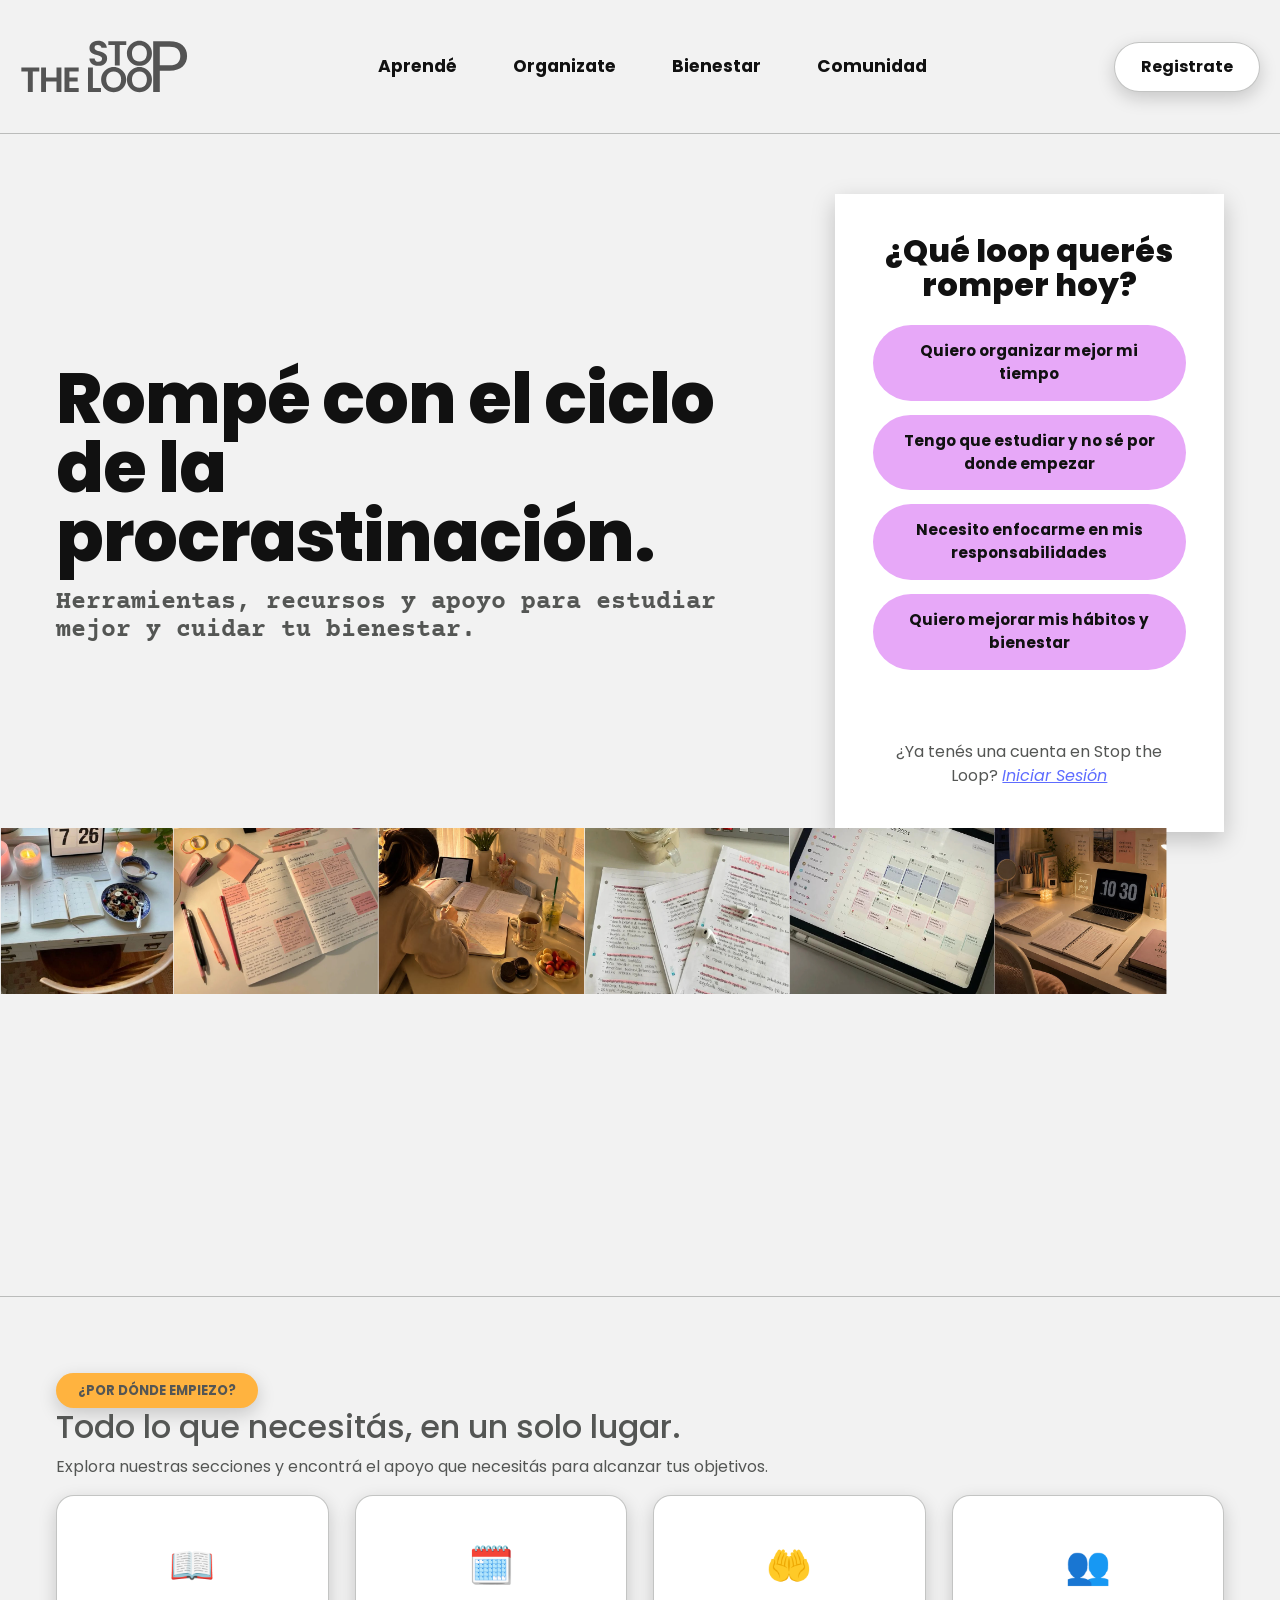
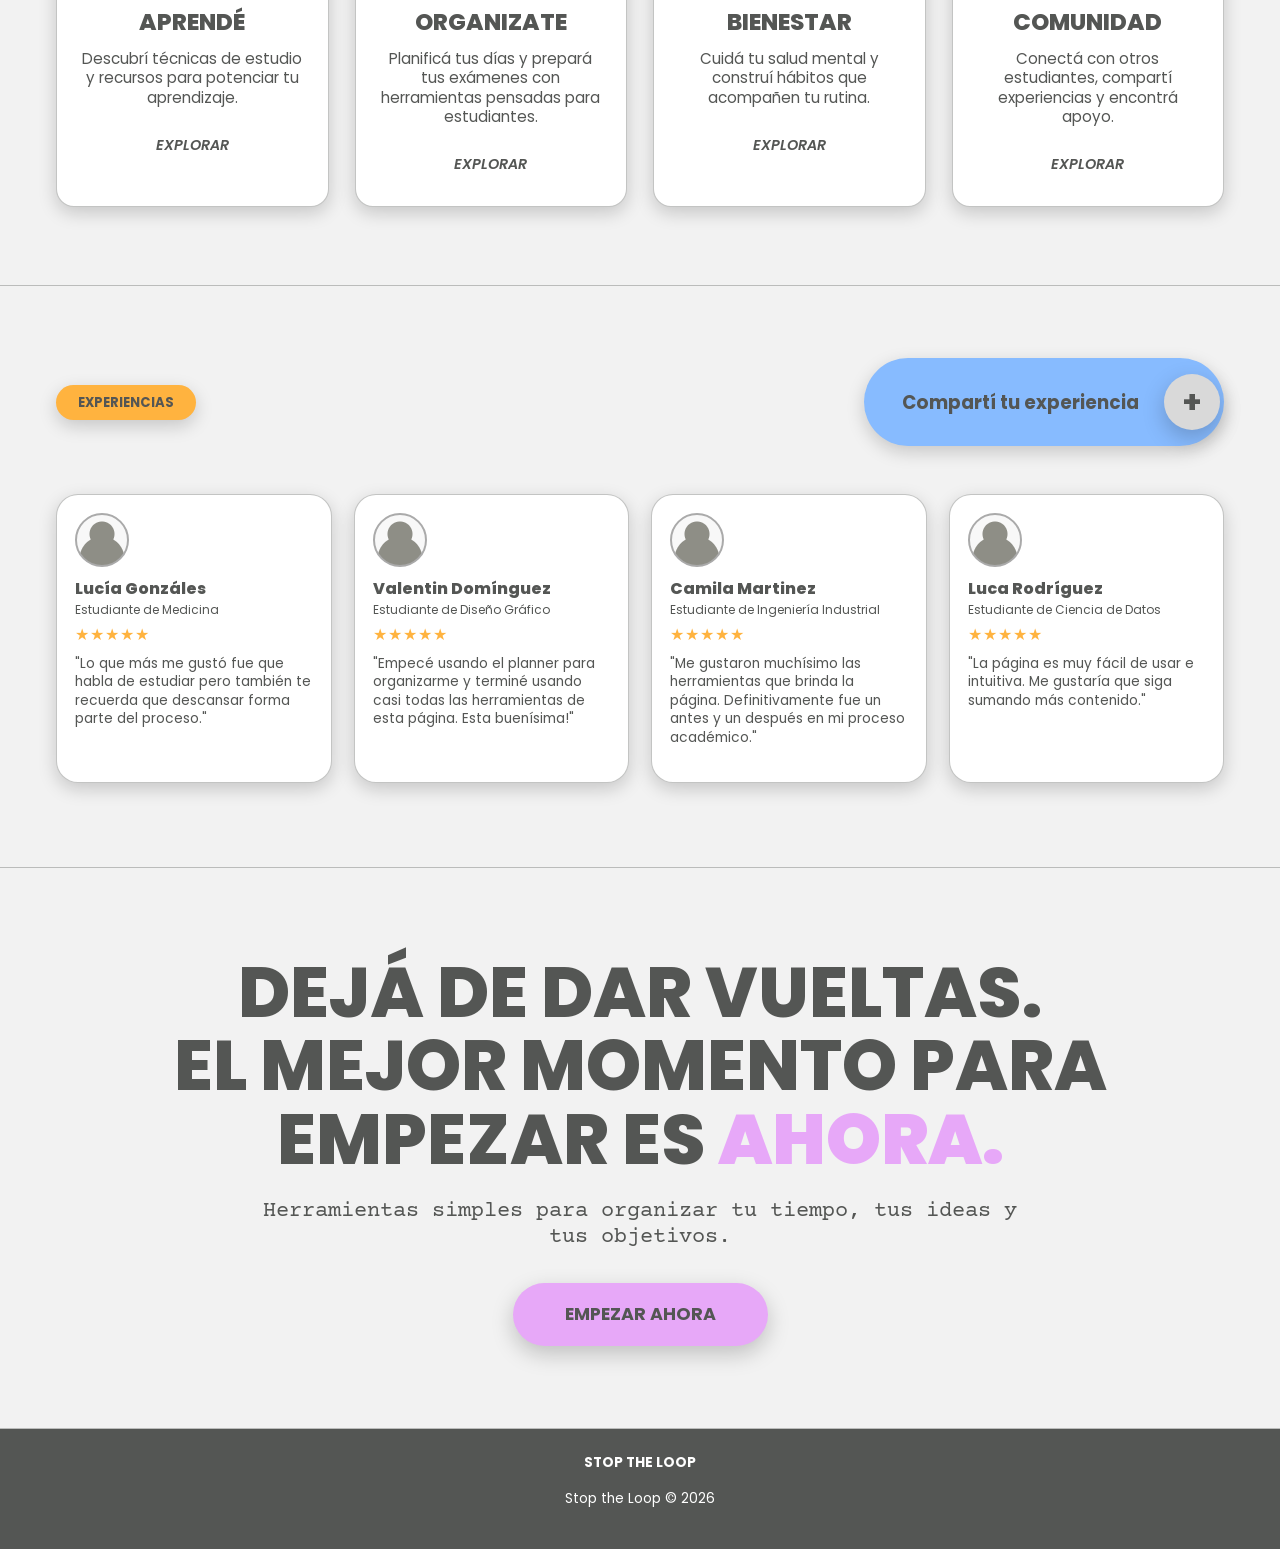
==== stoptheloop/stoptheloop.html @ 53653fc8 "Cambie la foto del carousel" ====
<!DOCTYPE html>
<html lang="es">
<head>
  <meta charset="UTF-8">
  <meta name="viewport" content="width=device-width, initial-scale=1.0">
  <title>Rompé con el ciclo de la procrastinación.</title>
  <link href="https://cdn.jsdelivr.net/npm/bootstrap@5.3.3/dist/css/bootstrap.min.css" rel="stylesheet">
  <link rel="stylesheet" href="stoptheloop.css">
</head>
<body>

  <header class="site-header" id="inicio">
    <nav class="navbar">
      <a class="logo" href="#inicio" aria-label="Ir al inicio">
        <img src="stoptheloop.svg" alt="Logo de Stop the Loop">
      </a>
      
      <!--Menú Principal-->
      <ul class="nav-links">
        <li><a href="menu/aprende/aprende.html">Aprendé</a></li>
        <li><a href="menu/organizate/organizate.html">Organizate</a></li>
        <li><a href="menu/bienestar/bienestar.html">Bienestar</a></li>
        <li><a href="menu/comunidad/comunidad.html">Comunidad</a></li>
      </ul>
      <a href="menu/registro/registro.html" class="btn btn-nav">Registrate</a>
    </nav>
  </header>

  <main>
    <!--Sección Principal-->
     <section class="seccion-principal seccion-con-borde">
        <div class="contenido-principal">
          
          <div class="texto-principal">
            <div class="fondo-loop" aria-hidden="true"></div>
            <h1>Rompé con el ciclo de la procrastinación.</h1>
            <p>Herramientas, recursos y apoyo para estudiar mejor y cuidar tu bienestar.</p>
          </div>

        <aside class="tarjeta-principal">
          <h2>¿Qué loop querés romper hoy?</h2>
          <button class="loop-option" data-message="Buenísimo. Empecemos por armar una planificación simple para tu semana.">Quiero organizar mejor mi tiempo</button>
          <button class="loop-option" data-message="Esta bien, no te preocupes. Te conviene empezar por el planificador de exámenes.">Tengo que estudiar y no sé por donde empezar</button>
          <button class="loop-option" data-message="Para trabajar tu concentración podés usar técnicas cortas y bloques de estudio.">Necesito enfocarme en mis responsabilidades</button>
          <button class="loop-option" data-message="La sección de bienestar te puede ayudar a sostener hábitos.">Quiero mejorar mis hábitos y bienestar</button>
          <p id="loop-message" class="loop-message"></p>
          <p class="login-text">
            ¿Ya tenés una cuenta en Stop the Loop?
            <a href="#registro">Iniciar Sesión</a>
          </p>
        </aside>
        <img src="carousel.svg" alt="collage de escritorios de estudio" class="imagen-hero">
        </div>

      </section>

    <!--Sección de categorias-->
    <section class="seccion-categorias seccion-con-borde">
      <span class="etiqueta">¿POR DÓNDE EMPIEZO?</span>
      <div class="section-heading">
        <div>
          <h2>Todo lo que necesitás, en un solo lugar.</h2>
          <p>Explora nuestras secciones y encontrá el apoyo que necesitás para alcanzar tus objetivos.</p>
        </div>
        <div class="fondo-loop chico" aria-hidden="true"></div>
      </div>
      <div class="category-grid">
        <article class="category-card" id="aprende">
          <div class="icon">📖</div>
          <h3>APRENDÉ</h3>
          <p>Descubrí técnicas de estudio y recursos para potenciar tu aprendizaje.</p>
          <a href="#tips">EXPLORAR</a>
        </article>
        <article class="category-card" id="organizate">
          <div class="icon">🗓️</div>
          <h3>ORGANIZATE</h3>
          <p>Planificá tus días y prepará tus exámenes con herramientas pensadas para estudiantes.</p>
          <a href="#tips">EXPLORAR</a>
        </article>
        <article class="category-card" id="bienestar">
          <div class="icon">🤲</div>
          <h3>BIENESTAR</h3>
          <p>Cuidá tu salud mental y construí hábitos que acompañen tu rutina.</p>
          <a href="menu/bienestar/bienestar.html">EXPLORAR</a>
        </article>
        <article class="category-card" id="comunidad">
          <div class="icon">👥</div>
          <h3>COMUNIDAD</h3>
          <p>Conectá con otros estudiantes, compartí experiencias y encontrá apoyo.</p>
          <a href="#tips">EXPLORAR</a>
        </article>

      </div>
    </section>

    <!--Sección de Experiencias-->
    <section class="seccion-experiencias seccion-con-borde">
    <div class="section-top">
      <span class="etiqueta">EXPERIENCIAS</span>
      <a href="#compartir" class="boton-compartir">
        Compartí tu experiencia
        <span>+</span>
      </a>
    </div>
    <div class="grilla-resenas">
      <article class="tarjeta-resena">
        <div class="avatar"></div>
        <div>
          <h3>Lucía Gonzáles</h3>
          <p class="rol">Estudiante de Medicina</p>
          <p class="estrellas">★★★★★</p>
          <p>"Lo que más me gustó fue que habla de estudiar pero también te recuerda que descansar forma parte del proceso."</p>
        </div>
      </article>

      <article class="tarjeta-resena">
        <div class="avatar"></div>
        <div>
          <h3>Valentin Domínguez</h3>
          <p class="rol">Estudiante de Diseño Gráfico</p>
          <p class="estrellas">★★★★★</p>
          <p>"Empecé usando el planner para organizarme y terminé usando casi todas las herramientas de esta página. Esta buenísima!"</p>
        </div>
      </article>
      <article class="tarjeta-resena">
        <div class="avatar"></div>
        <div>
          <h3>Camila Martinez</h3>
          <p class="rol">Estudiante de Ingeniería Industrial</p>
          <p class="estrellas">★★★★★</p>
          <p>"Me gustaron muchísimo las herramientas que brinda la página. Definitivamente fue un antes y un después en mi proceso académico."</p>
        </div>
      </article>
      <article class="tarjeta-resena">
        <div class="avatar"></div>
        <div>
          <h3>Luca Rodríguez</h3>
          <p class="rol">Estudiante de Ciencia de Datos</p>
          <p class="estrellas">★★★★★</p>
          <p>"La página es muy fácil de usar e intuitiva. Me gustaría que siga sumando más contenido."</p>
        </div>
      </article>

    </div>
    </section>

    <!--Sección Final-->
    <section class="seccion-final" id="registro">
      <h2>
        DEJÁ DE DAR VUELTAS.
        <br>
        EL MEJOR MOMENTO PARA EMPEZAR ES <strong>AHORA.</strong>
      </h2>
      <p>Herramientas simples para organizar tu tiempo, tus ideas y tus objetivos.</p>
      <a href="#organizate" class="btn btn-large">EMPEZAR AHORA</a>
    </section>
  </main>

  <footer class="footer">
    <div class="footer-grid">
      <a class="logo footer-logo" href="#inicio">
        <span><strong>STOP THE LOOP</strong> </span>
      </a>
    </div>
    <p>Stop the Loop © 2026</p>
  </footer>

  <script src="https://cdn.jsdelivr.net/npm/bootstrap@5.3.3/dist/js/bootstrap.bundle.min.js"></script>
  <script src="stoptheloop.js"></script>
</body>
</html>
---- stoptheloop/stoptheloop.css ----
/* =============================================
   Stop the Loop — styles.css
   Tipografías: Poppins + Courier Prime
   ============================================= */

@import url('https://fonts.googleapis.com/css2?family=Poppins:wght@400;600;700&family=Courier+Prime&display=swap');

/* ── VARIABLES (colores del moodboard) ──────── */
:root {
  --lila:    #E7A8F8;
  --azul:    #87BBFF;
  --amarillo:#FFB33F;
  --gris-claro: #D9D9D9;
  --gris-oscuro:#545654;
  --fondo:   #F2F2F2;
  --blanco:  #FFFFFF;
  --negro:  #111111;

  --sombra-suave: 0 6px 18px #0000002e;
   --sombra-fuerte: 0 8px 22px #00000035;
  --borde-suave: 1px solid #54565459;
}

/* ── RESET BÁSICO ───────────────────────────── */
* {
  margin: 0;
  padding: 0;
  box-sizing: border-box;
}

html {
  scroll-behavior: smooth;
}

body {
  font-family: 'Poppins', sans-serif;
  font-weight: 400;
  background-color: var(--fondo);
  color: var(--gris-oscuro);
}

a{
  color: inherit;
  text-decoration: none;
}

img {
  max-width: 100%;
  display:block;
}

button {
  font-family: inherit;
}

/* ── HEADER / NAVBAR (MENÚ PRINCIPAL) ─────────────────────────────────── */
.site-header {
  background-color: var(--fondo);
  border-bottom: var(--borde-suave);
  z-index: 100;
}

.navbar {
max-width: 1280px;
min-height: 82px;
margin: 0 auto;
padding: 12px 20px;

display: flex;
justify-content: space-between;
align-items: center;
gap: 32px;
}

.logo{
  display: flex;
  align-items: center;
}

.logo img{
  width: 170px;
  height: auto;
  opacity: 0.65;
}

.nav-links{
  list-style: none;
  display:flex;
  align-items: center;
  gap: 56px;

  margin: 0;
  padding: 0;

  font-size: 1.08rem;
  font-weight: 700;
  color: var(--negro);
}

.nav-links a {
  transition: color 0.2s ease;
}

.nav-links a:hover {
  color:#87BBFF
}

/*--- BOTONES GENERALES ------------------------ */ 
.btn {
  display: inline-flex;
  justify-content: center;
  align-items: center;

  border: none;
  cursor: pointer;

  font-family: 'Poppins', sans-serif;
  font-weight: 700;

  transition: transform 0.2s ease, box-shadow 0.2s ease;
}

.btn:hover,
.loop-option:hover,
.category-card:hover {
  transform: translateY(-3px);
}

.btn-nav {
  background-color: var(--blanco);
  color: var(--negro);
  border: var(--borde-suave);
  border-radius: 999px;
  padding: 12px 26px;
  box-shadow: var(--sombra-suave);
}

.btn-large {
  background-color: var(--lila);
  color: var(--gris-oscuro);
  border-radius: 999px;
  padding: 18px 52px;
  font-size: 1.1rem;
  box-shadow: var(--sombra-fuerte);
}

/* ── MAIN ───────────────────────────────────── */
main {
  width: 100%;
}

main section{
  padding-left: 56px;
  padding-right: 56px;
}

.seccion-con-borde {
  border-bottom: var(--borde-suave);
}

/*--- ETIQUETAS --------------------------------*/
.etiqueta {
  display: inline-block;
  background-color: var(--amarillo);
  color: var(--gris-oscuro);
  border-radius: 999px;
  font-weight: 700;
  box-shadow: var(--sombra-suave)
}

.etiqueta {
  padding: 8px 22px;
  font-size: 0.82rem;
}

/*--- SECCIÓN DEL HERO --------------------------*/
.seccion-principal.seccion-con-borde {
  position: relative;
  padding-top: 60px;
  padding-bottom: 48px;
  overflow: hidden;
}

.contenido-principal {
  max-width: relative;
  margin: 0 auto;

  display: grid;
  grid-template-columns: 1.3fr 0.7fr;
  align-items: center;
  gap: 56px;
}

.texto-principal {
  position: relative;
  z-index: 1;
}

.texto-principal h1 {
  max-width: 760px;
  font-size: clamp(3rem,5.5vw,5rem);
  line-height: 0.98;
  letter-spacing: -1px;
  font-weight: 800;
  color: var(--negro);
}

.texto-principal p {
max-width: 700px;
margin-top: 18px;

font-family: 'Courier Prime', monospace;
font-size: clamp(1.15rem, 2vw, 1.55rem);
line-height: 1.15;
font-weight: 700;
color: var(--gris-oscuro);
}

.imagen-hero {
  grid-column: 1 / -1;
  width: 100%;
  margin-left: calc(-50vw + 50%);
  height: 420px;
  margin-top: -60px;
  object-fit: cover;
  position: relative;
  z-index: 1;
}

/* -- Card del hero -----------------------------*/
.tarjeta-principal {
  background-color: var(--blanco);
  padding: 40px 38px 28px;
  box-shadow: var(--sombra-fuerte);
  text-align: center;
}

.tarjeta-principal h2 {
  font-size: 2rem;
  line-height: 1.05;
  margin-bottom: 24px;
  font-weight: 800;
  color: var(--negro)
}

.loop-option {
  width: 100%;
  margin-bottom: 14px;
  padding: 15px 20px;

  background-color: var(--lila);
  color: var(--negro);
  border: none;
  border-radius: 999px;

  font-size: 0.95rem;
  font-weight: 700;
  cursor: pointer;

  transition: transform 0.2s ease, filter 0.2s ease;
}

.loop-option:hover {
  filter: brightness(0.97);
}

.loop-message {
  min-height: 36px;
  margin: 10px 0;
  font-size: 0.9rem;
  font-weight: 600;
  color: #111111;
}

.login-text a {
  color: #5e6cff;
  text-decoration: underline;
  font-style: italic;
}



/* --- SECCIÓN DE CATEGORÍAS -------------------- */
.seccion-categorias {
  padding-top: 76px;
  padding-bottom: 78px;
}

.category-grid {
  max-width: 1200px;
  margin: 0 auto;

  display: grid;
  grid-template-columns: repeat(4, 1fr);
  gap: 26px;
}

.category-card {
  background-color: var(--blanco);
  border: var(--borde-suave);
  border-radius: 18px;
  padding: 42px 24px 30px;
  min-height: 300px;

  text-align: center;
  box-shadow: var(--sombra-suave);
  transition: transform 0.2s ease, box-shadow 0.2s ease;
}

.category-card:hover {
  box-shadow: var(--sombra-fuerte)
}

.icon {
  font-size: 2.3rem;
  margin-bottom: 16px;
}

.category-card h3 {
  font-size: 1.45rem;
  font-weight: 800;
  color: var(--gris-oscuro);
  margin-bottom: 12px;
}

.category-card p {
  font-size: 0.95rem;
  line-height: 1.28;
  margin-bottom: 26px;
}

.category-card a {
  font-size: 0.9rem;
  font-weight: 600;
  font-style: italic;
}

/* --- SECCIÓN DE EXPERIENCIAS -------------------*/
.seccion-experiencias {
  padding-top: 72px;
  padding-bottom: 84px;
}

.section-top {
  max-width: 1280px;
  margin: 0 auto 48px;
  display: flex;
  justify-content: space-between;
  align-items: center;
}

.boton-compartir {
  min-width: 360px;
  background-color: #87BBFF;
  border-radius: 999px;
  padding: 16px 22px 16px 38px;
  display: flex;
  align-items: center;
  justify-content: space-between;
  font-weight: 700;
  font-size: 1.15rem;
  box-shadow: var(--sombra-suave);
}

.boton-compartir span {
  width: 56px;
  height: 56px;
  margin-right: -18px;
  background-color: var(--gris-claro);
  border-radius: 50%;
  display: grid;
  place-items: center;
  font-size: 2rem;
  box-shadow: var(--sombra-fuerte);
}

.grilla-resenas {
  max-width: 1280px;
  margin: 0 auto;
  display: grid;
  grid-template-columns: repeat(4, 1fr);
  gap: 22px;
}

.tarjeta-resena {
background-color: var(--blanco);
border: var(--borde-suave);
border-radius: 22px;
padding: 18px;
box-shadow: var(--sombra-suave);
transition: transform 0.2s ease, box-shadow 0.2s ease;
}

.tarjeta-resena:hover {
  box-shadow: var(--sombra-fuerte);
}

.avatar {
  width: 54px;
  height: 54px;
  border-radius: 50%;
  margin-bottom: 12px;
  background:  radial-gradient(circle at 50% 38%, #8E8E86 0 12px, transparent 13px),
    radial-gradient(circle at 50% 88%, #8E8E86 0 22px, transparent 23px),
    #F8F8F8;
  border: 2px solid #AAAAAA;
}

.tarjeta-resena h3 {
  font-size: 1rem;
  font-weight: 800;
  margin-bottom: 2px;
}

.rol {
  font-size: 0.75rem;
  margin-bottom: 4px;
}

.estrellas {
  color: var(--amarillo);
  letter-spacing: 1px;
  margin-bottom: 8px;
}

.tarjeta-resena p:last-child {
  font-size: 0.86rem;
  line-height: 1.35;
}

/* --- SECCIÓN FINAL ---------------------------- */
.seccion-final {
  text-align: center;
  padding-top: 88px;
  padding-bottom: 82px;
  border-bottom: var(--borde-suave);
}

.seccion-final h2 {
  max-width: 1050px;
  margin: 0 auto;
  font-size: clamp(2.7rem, 5.5vw, 5.4rem);
  line-height: 1.05;
  font-weight: 800;
  color: var(--gris-oscuro);
}

.seccion-final strong {
  color: var(--lila);
}

.seccion-final p {
  max-width: 760px;
  margin: 22px auto 32px;
  font-family: 'Courier Prime', monospace;
  font-size: 1.35rem;
  line-height: 1.2;
}

/* ── FOOTER ─────────────────────────────────── */
.footer {
  text-align: center;
  padding: 24px;
  font-size: 0.85rem;
  color: var(--blanco);
  background-color: var(--gris-oscuro);
}

.footer-grid {
  display: flex;
  justify-content: center;
  margin-bottom: 16px;
}
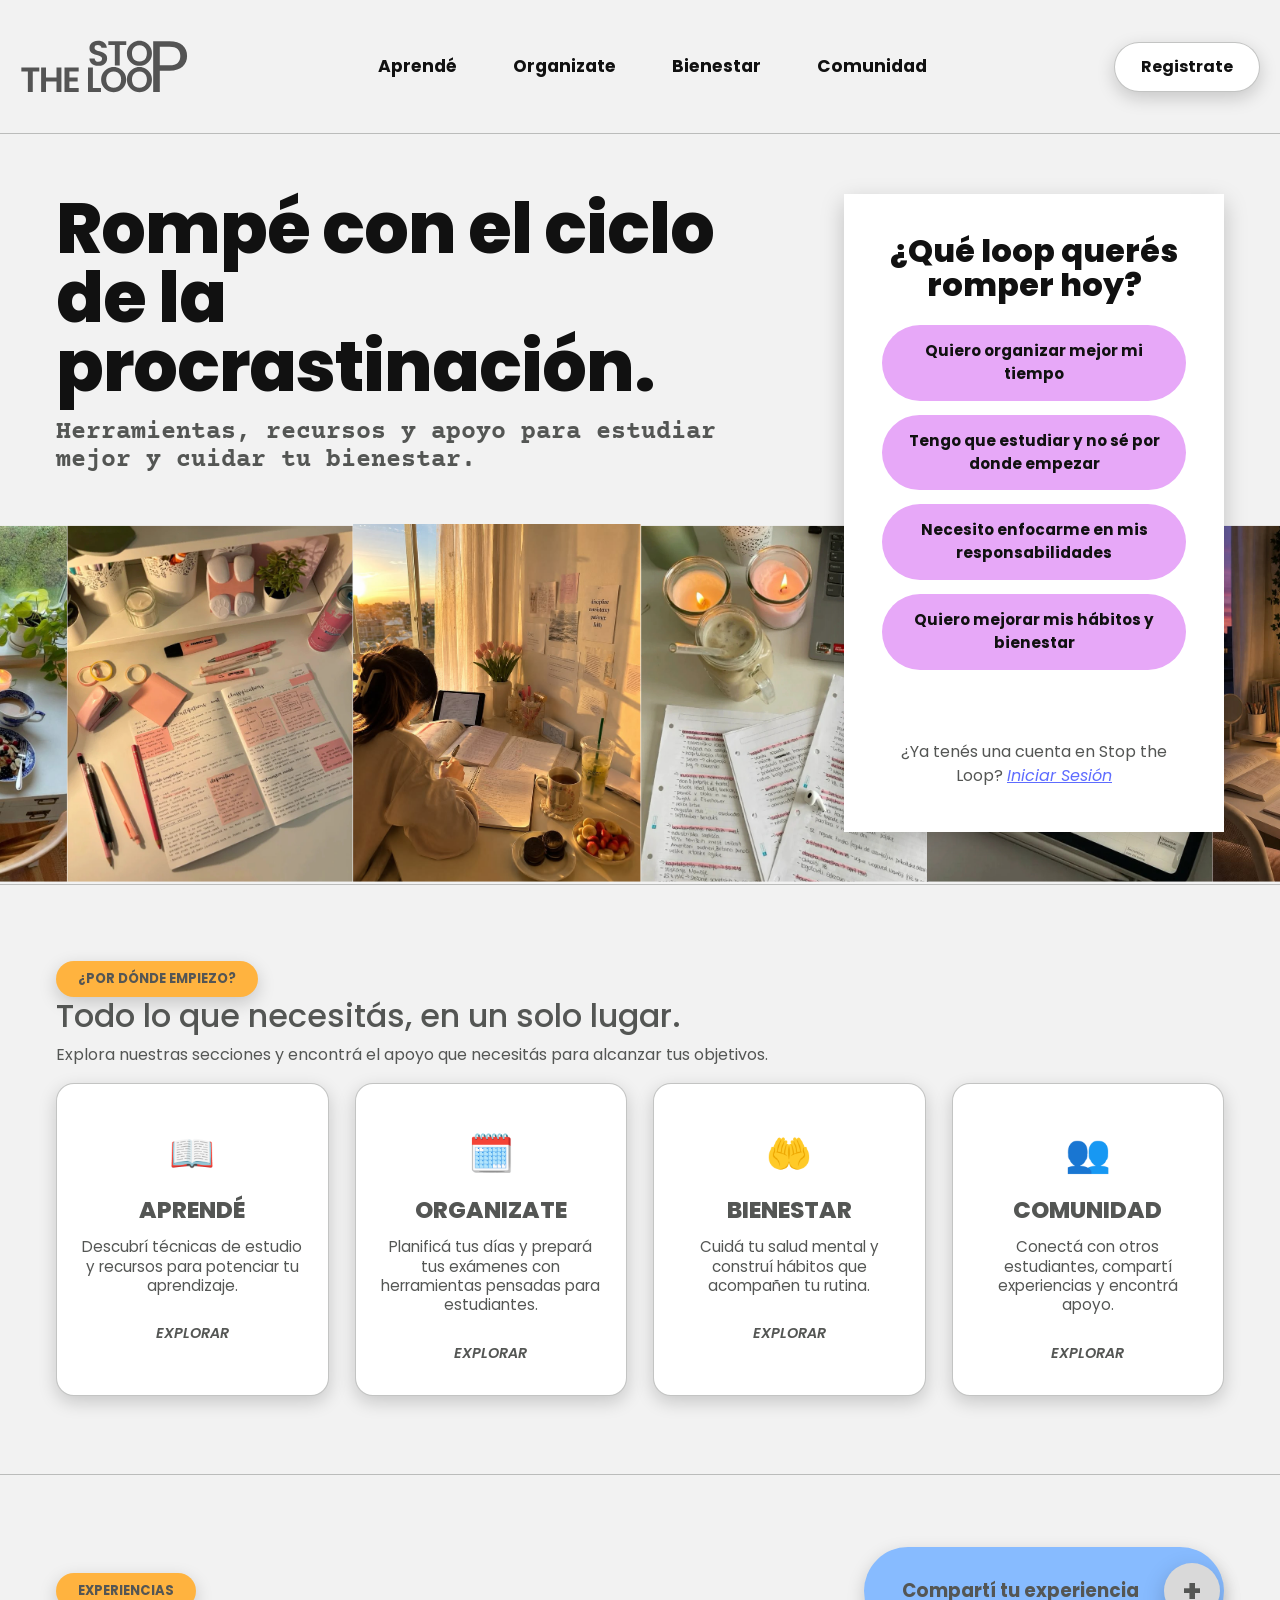
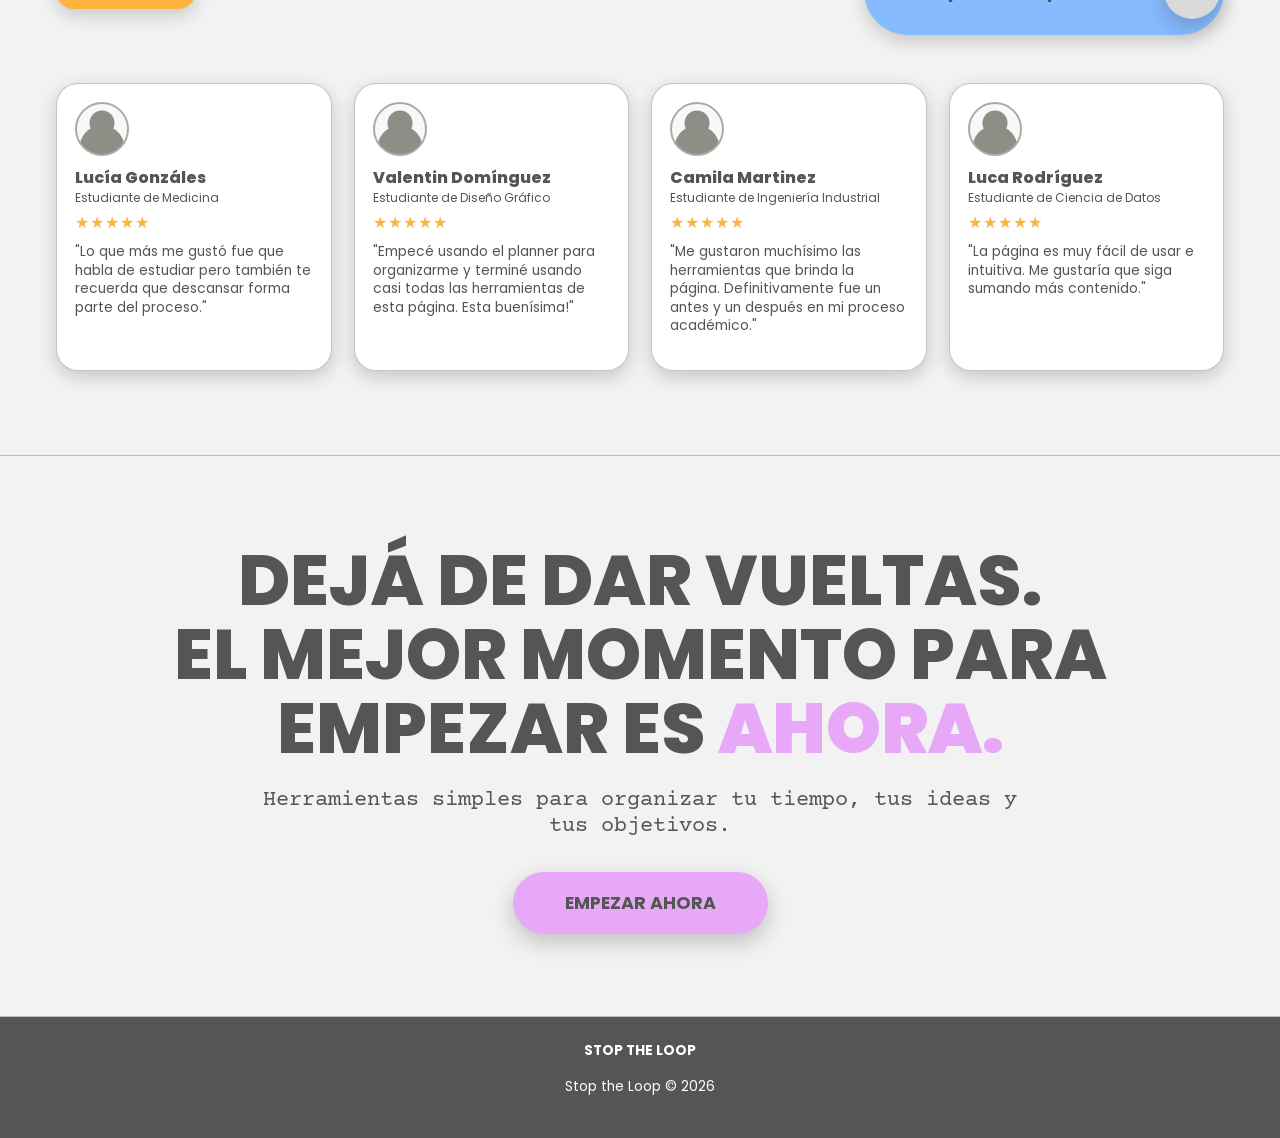
==== commit 616443bc: "Agregue las imagenes tipo "carousel"" ====
--- a/stoptheloop/stoptheloop.html
+++ b/stoptheloop/stoptheloop.html
@@ -49,7 +49,7 @@
             <a href="#registro">Iniciar Sesión</a>
           </p>
         </aside>
-        <img src="carousel.svg" alt="collage de escritorios de estudio" class="imagen-hero">
+        <img src="escritorios.svg" alt="collage de escritorios de estudio" class="imagen-hero">
         </div>
 
       </section>
--- a/stoptheloop/stoptheloop.css
+++ b/stoptheloop/stoptheloop.css
@@ -177,21 +177,24 @@
 .seccion-principal.seccion-con-borde {
   position: relative;
   padding-top: 60px;
-  padding-bottom: 48px;
+  padding-bottom: 0;
   overflow: hidden;
 }
 
 .contenido-principal {
-  max-width: relative;
+  position: relative;
+  max-width: 1280px;
   margin: 0 auto;
 
   display: grid;
-  grid-template-columns: 1.3fr 0.7fr;
-  align-items: center;
-  gap: 56px;
+  grid-template-columns: 1fr 380px;
+  grid-template-rows: auto 1fr;
+  column-gap: 56px;
 }
 
 .texto-principal {
+  grid-column: 1;
+  grid-row: 1;
   position: relative;
   z-index: 1;
 }
@@ -218,10 +221,12 @@
 
 .imagen-hero {
   grid-column: 1 / -1;
-  width: 100%;
+  grid-row: 2;
+  width: 100vw;
+  max-width: none;
   margin-left: calc(-50vw + 50%);
-  height: 420px;
-  margin-top: -60px;
+  height: 360px;
+  margin-top: 32px;
   object-fit: cover;
   position: relative;
   z-index: 1;
@@ -229,6 +234,12 @@
 
 /* -- Card del hero -----------------------------*/
 .tarjeta-principal {
+  grid-column: 2;
+  grid-row: 1 / 3;
+  align-self: start;
+  position: relative;
+  z-index: 2;
+
   background-color: var(--blanco);
   padding: 40px 38px 28px;
   box-shadow: var(--sombra-fuerte);
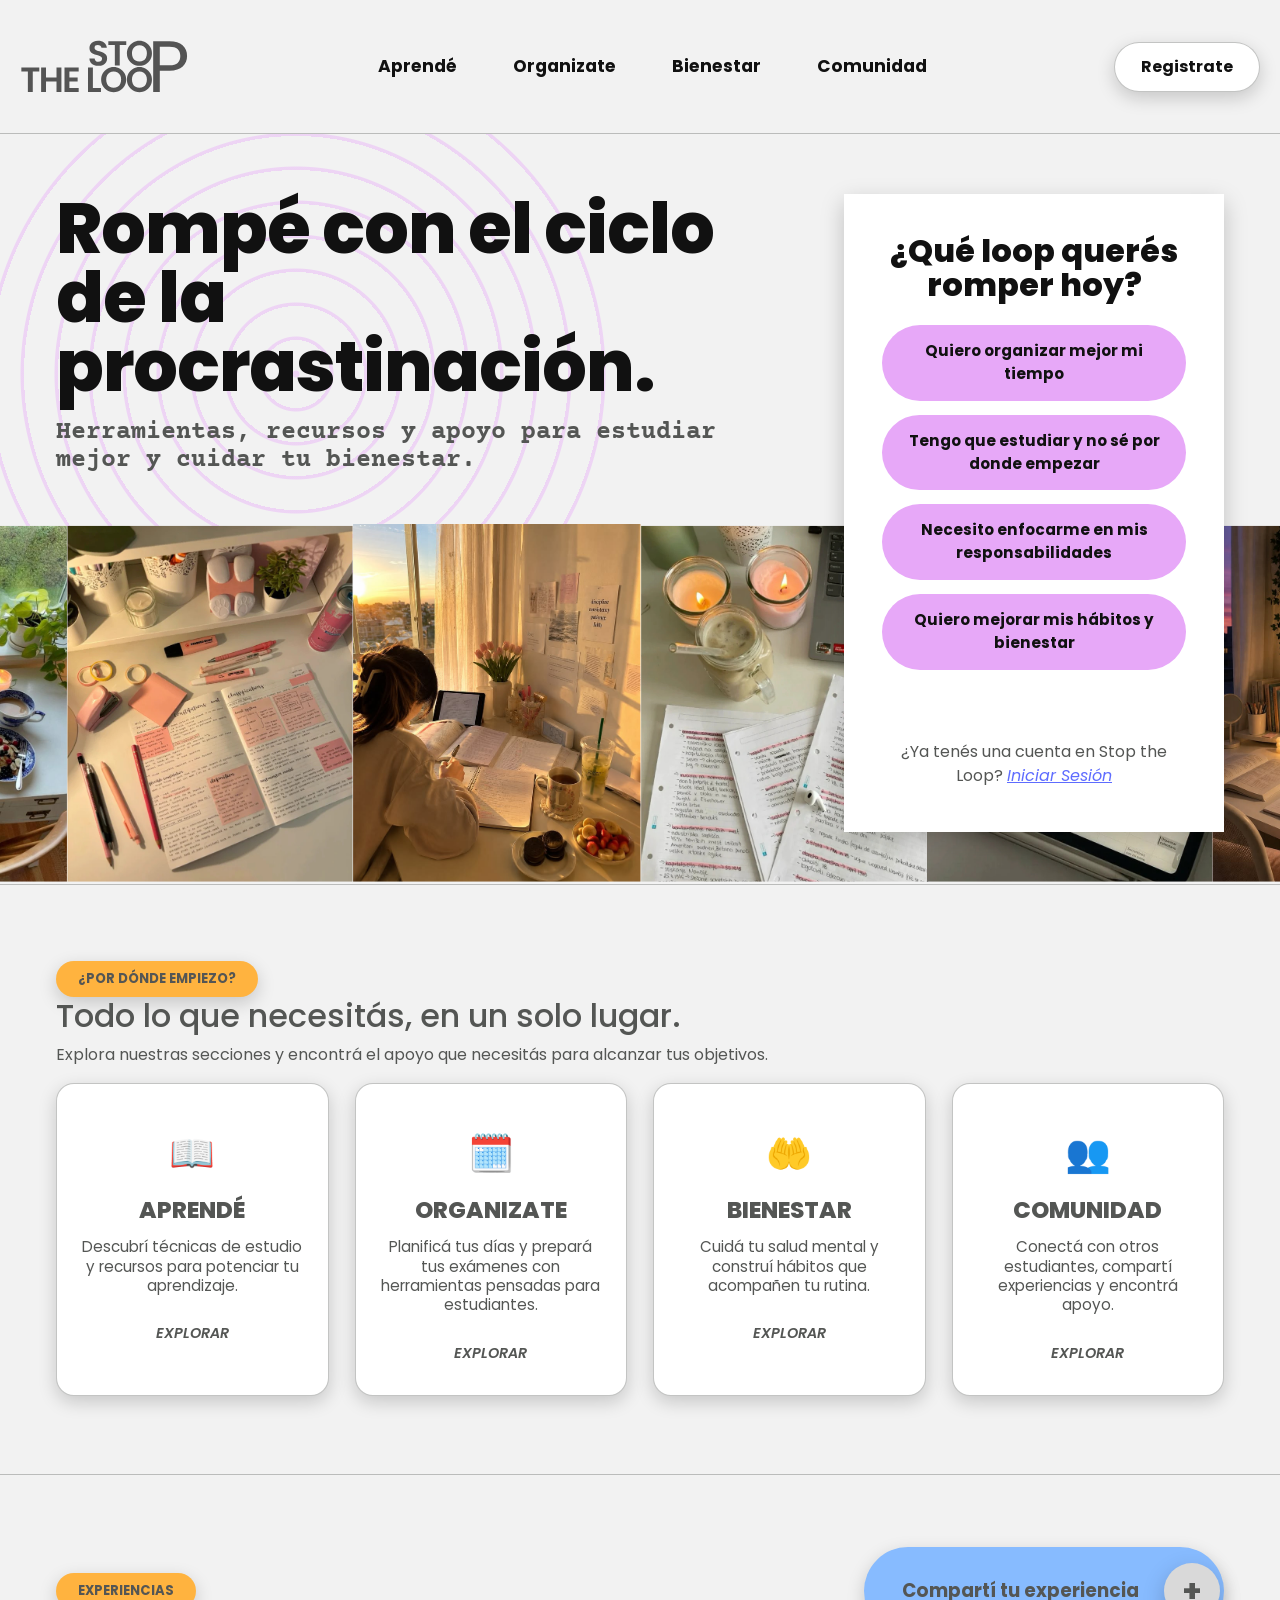
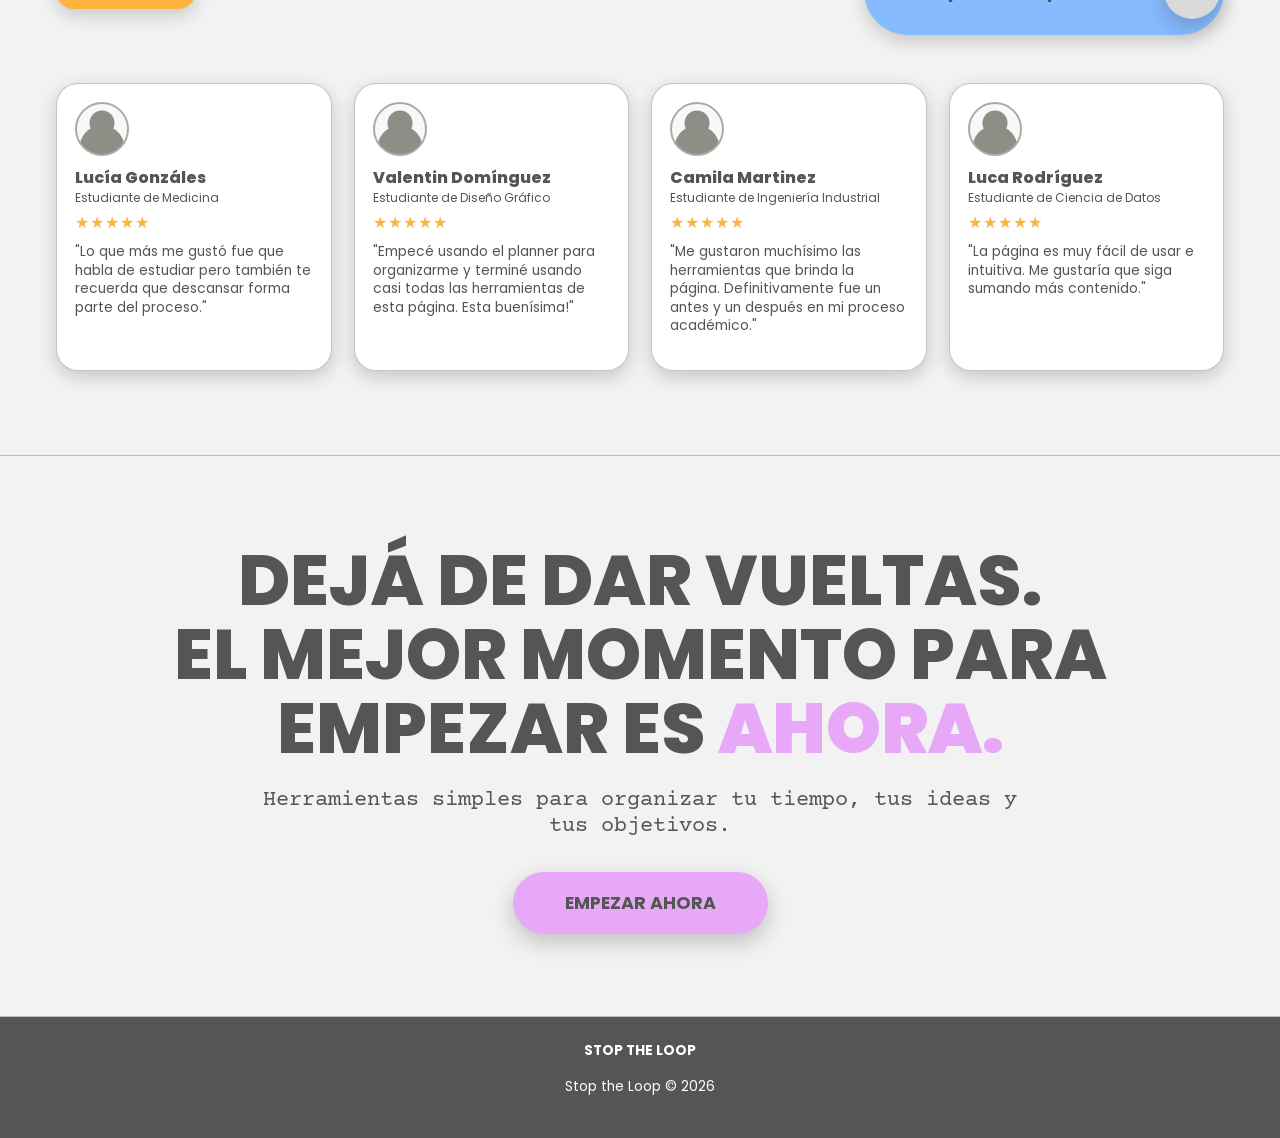
==== commit f64eea28: "Agregue una decoración de un loop" ====
--- a/stoptheloop/stoptheloop.html
+++ b/stoptheloop/stoptheloop.html
@@ -62,7 +62,6 @@
           <h2>Todo lo que necesitás, en un solo lugar.</h2>
           <p>Explora nuestras secciones y encontrá el apoyo que necesitás para alcanzar tus objetivos.</p>
         </div>
-        <div class="fondo-loop chico" aria-hidden="true"></div>
       </div>
       <div class="category-grid">
         <article class="category-card" id="aprende">
--- a/stoptheloop/stoptheloop.css
+++ b/stoptheloop/stoptheloop.css
@@ -197,6 +197,34 @@
   grid-row: 1;
   position: relative;
   z-index: 1;
+  overflow: visible;
+}
+
+.fondo-loop {
+  position: absolute;
+  top: -140px;
+  left: -80px;
+  width: 640px;
+  height: 640px;
+  z-index: -1;
+  pointer-events: none;
+
+  border-radius: 50%;
+  background: repeating-radial-gradient(
+    circle,
+    var(--lila) 0px,
+    var(--lila) 3px,
+    transparent 4px,
+    transparent 34px
+  );
+  opacity: 0.4;
+}
+
+.section-heading {
+  position: relative;
+  display: flex;
+  justify-content: space-between;
+  align-items: center;
 }
 
 .texto-principal h1 {
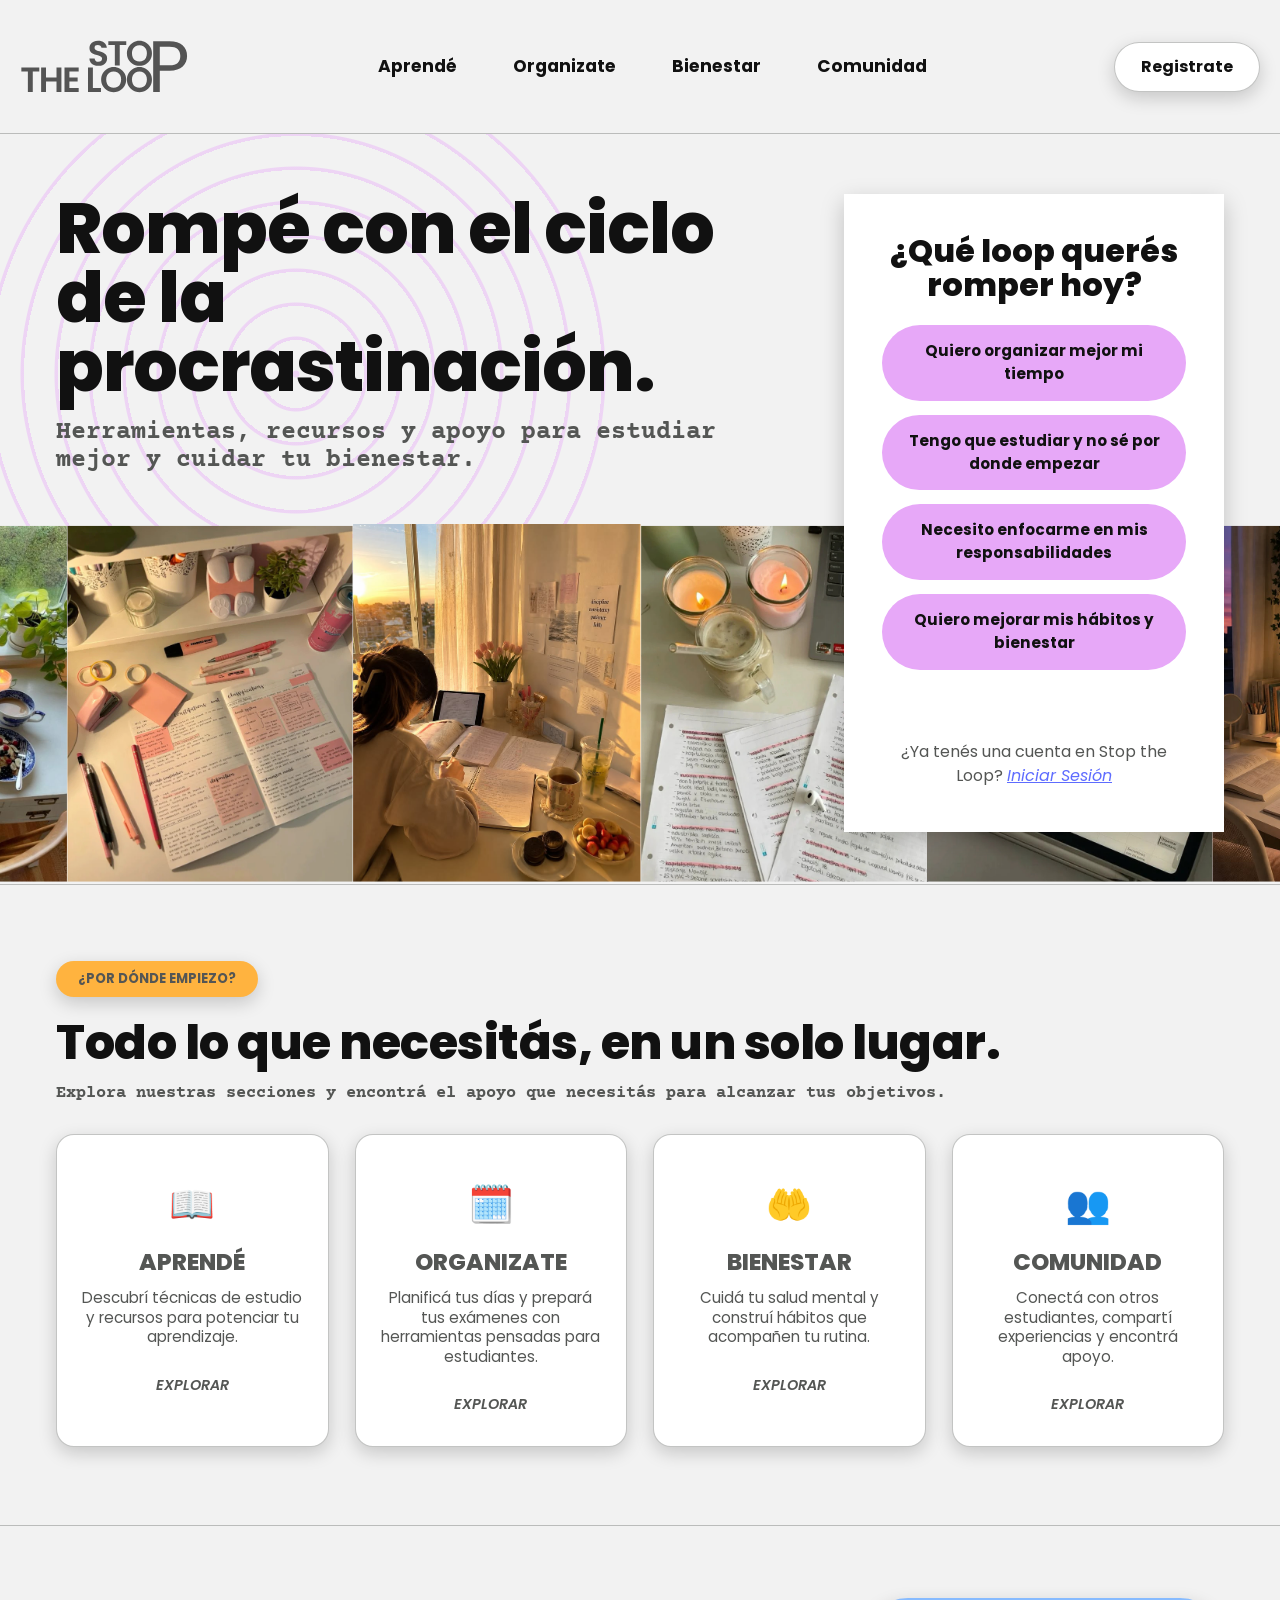
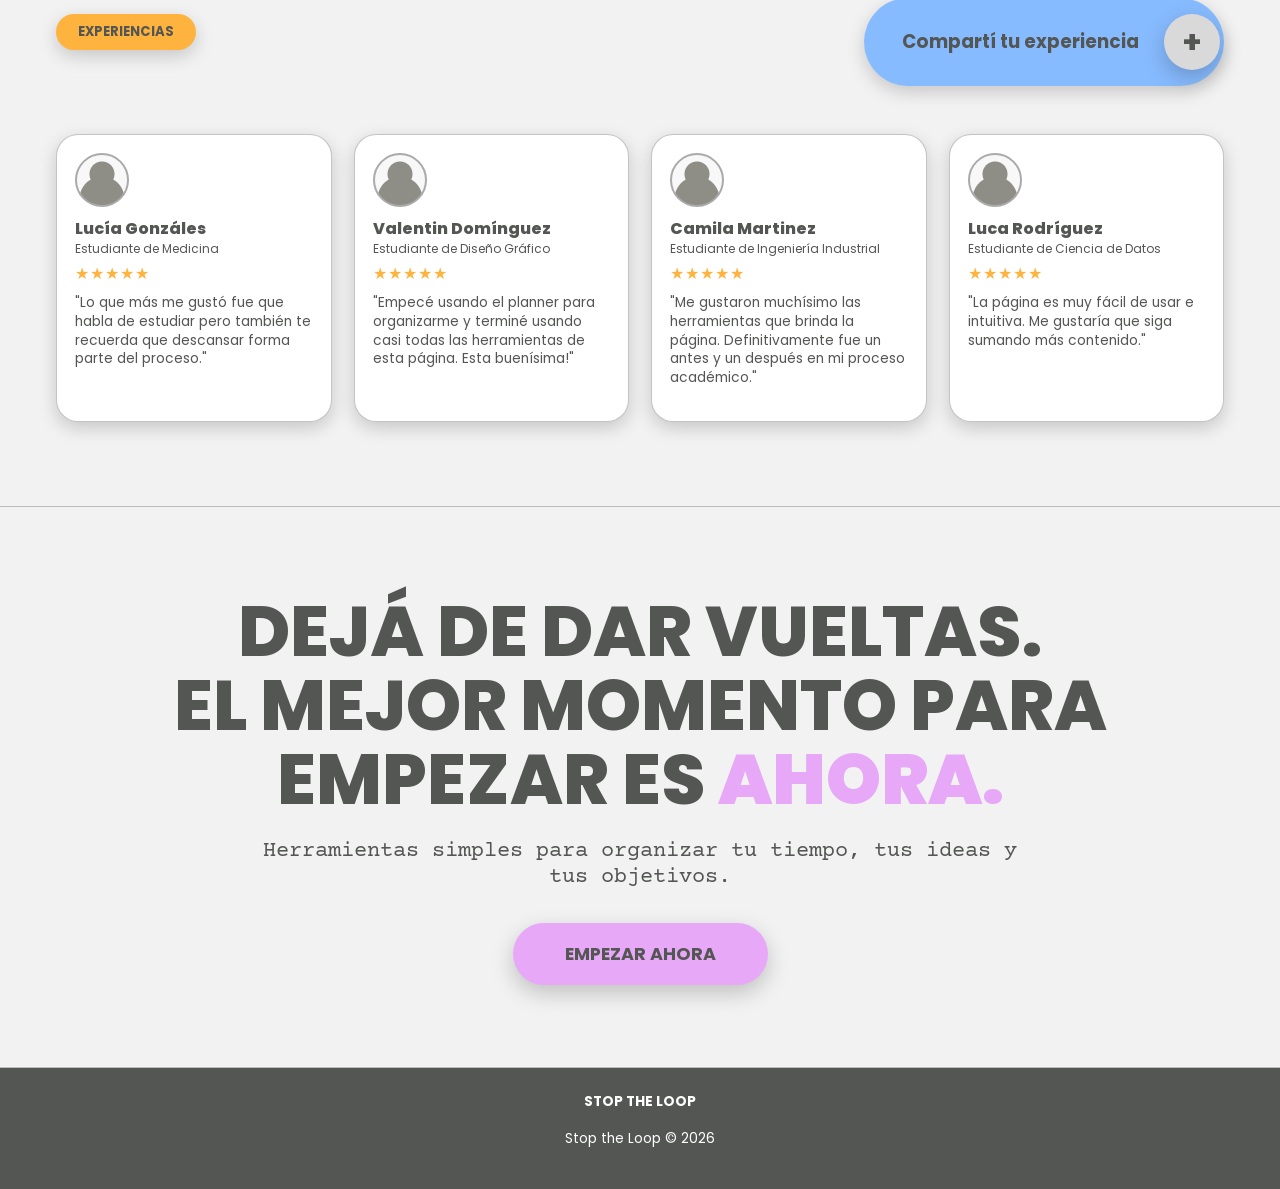
==== commit 71789bcd: "Linkee las categorias a las tarjetas" ====
--- a/stoptheloop/stoptheloop.html
+++ b/stoptheloop/stoptheloop.html
@@ -68,13 +68,13 @@
           <div class="icon">📖</div>
           <h3>APRENDÉ</h3>
           <p>Descubrí técnicas de estudio y recursos para potenciar tu aprendizaje.</p>
-          <a href="#tips">EXPLORAR</a>
+          <a href="menu/aprende/aprende.html">EXPLORAR</a>
         </article>
         <article class="category-card" id="organizate">
           <div class="icon">🗓️</div>
           <h3>ORGANIZATE</h3>
           <p>Planificá tus días y prepará tus exámenes con herramientas pensadas para estudiantes.</p>
-          <a href="#tips">EXPLORAR</a>
+          <a href="menu/organizate/organizate.html">EXPLORAR</a>
         </article>
         <article class="category-card" id="bienestar">
           <div class="icon">🤲</div>
@@ -86,7 +86,7 @@
           <div class="icon">👥</div>
           <h3>COMUNIDAD</h3>
           <p>Conectá con otros estudiantes, compartí experiencias y encontrá apoyo.</p>
-          <a href="#tips">EXPLORAR</a>
+          <a href="menu/comunidad/comunidad.html">EXPLORAR</a>
         </article>
 
       </div>
--- a/stoptheloop/stoptheloop.css
+++ b/stoptheloop/stoptheloop.css
@@ -171,6 +171,7 @@
 .etiqueta {
   padding: 8px 22px;
   font-size: 0.82rem;
+  margin-bottom: 20px;
 }
 
 /*--- SECCIÓN DEL HERO --------------------------*/
@@ -317,9 +318,35 @@
   font-style: italic;
 }
 
-
-
 /* --- SECCIÓN DE CATEGORÍAS -------------------- */
+.section-heading {
+  display: flex;
+  justify-content: space-between;
+  align-items: flex-end;
+  gap: 32px;
+  position: relative;
+}
+
+.section-heading h2 {
+  max-width: 1280px;
+  font-size: clamp(2rem, 4vw, 3rem);
+  line-height: 1.08;
+  letter-spacing: -0.5px;
+  font-weight: 800;
+  color: var(--negro);
+  margin-bottom: 14px;
+}
+
+.section-heading p {
+  max-width: 1280px;
+  font-family: 'Courier Prime', monospace;
+  font-size: 1.05rem;
+  font-weight: 700;
+  line-height: 1.3;
+  color: var(--gris-oscuro);
+  margin-bottom: 30px;
+}
+
 .seccion-categorias {
   padding-top: 76px;
   padding-bottom: 78px;
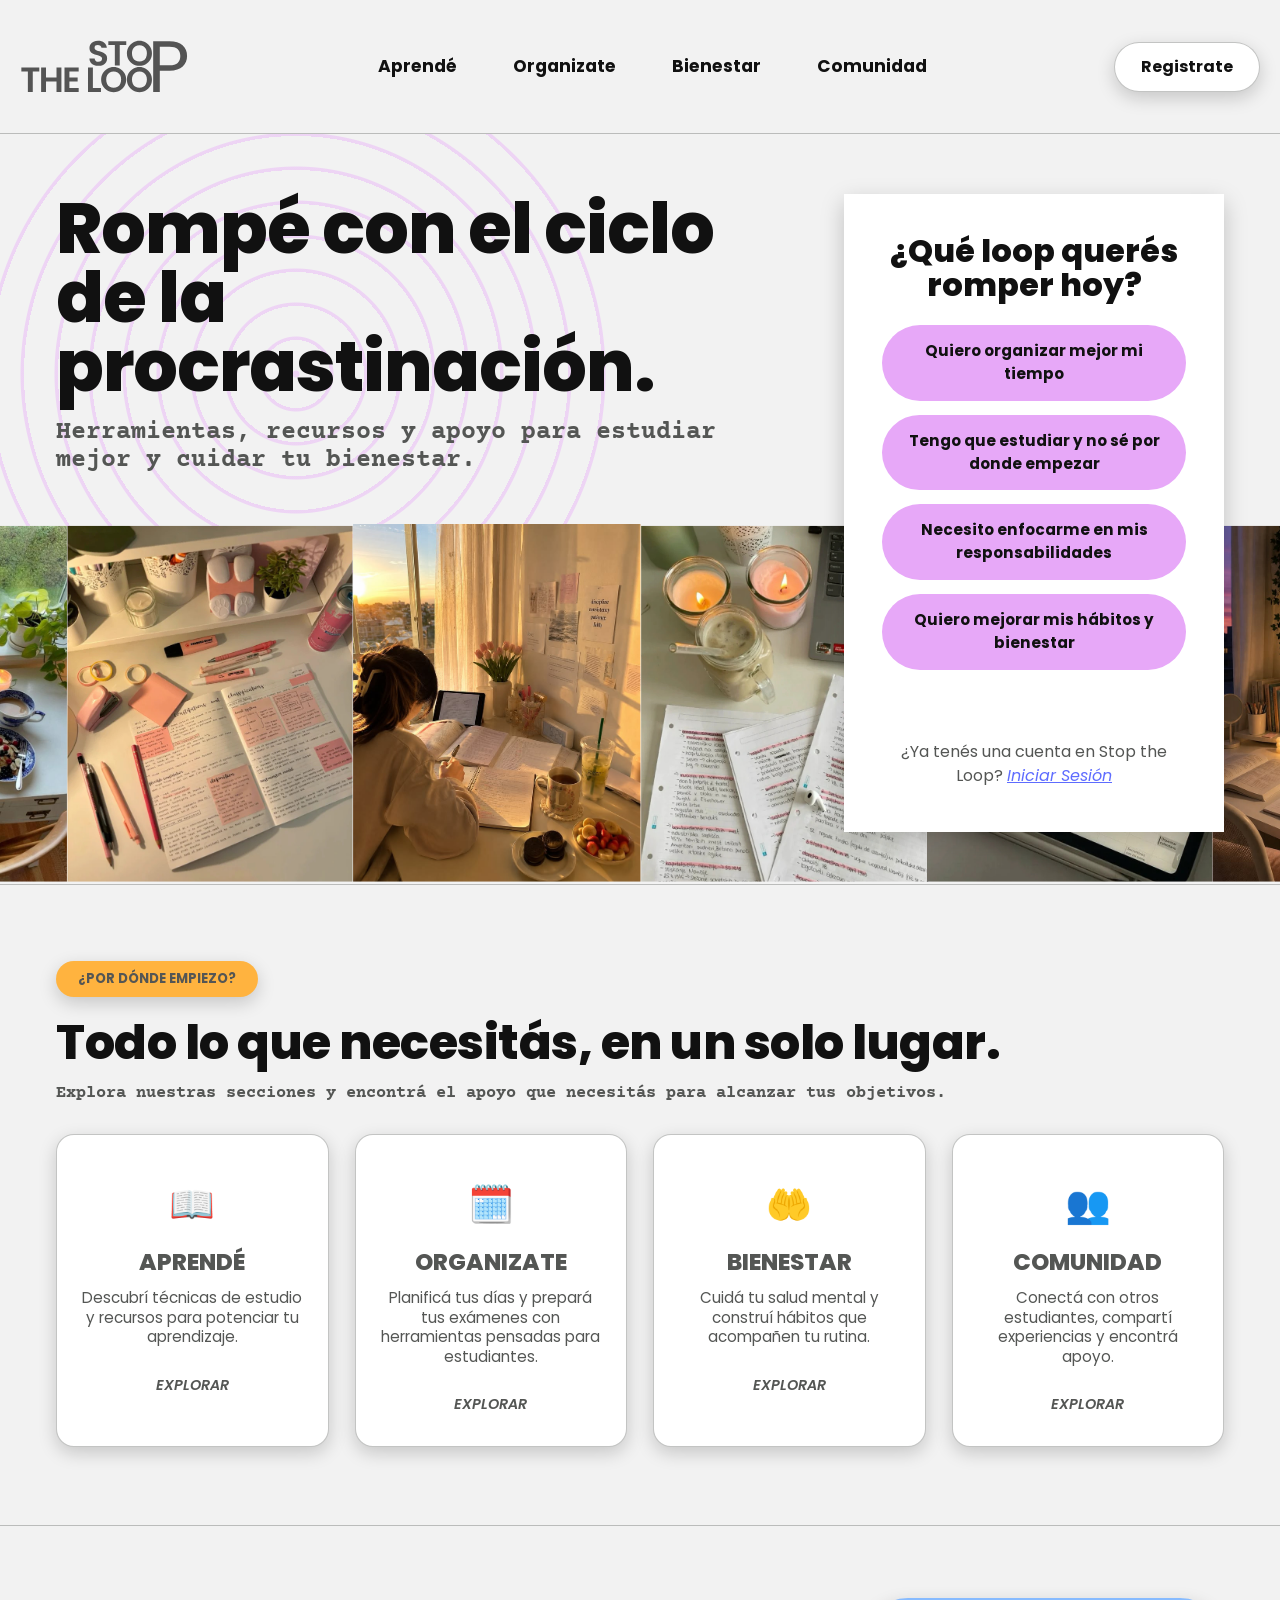
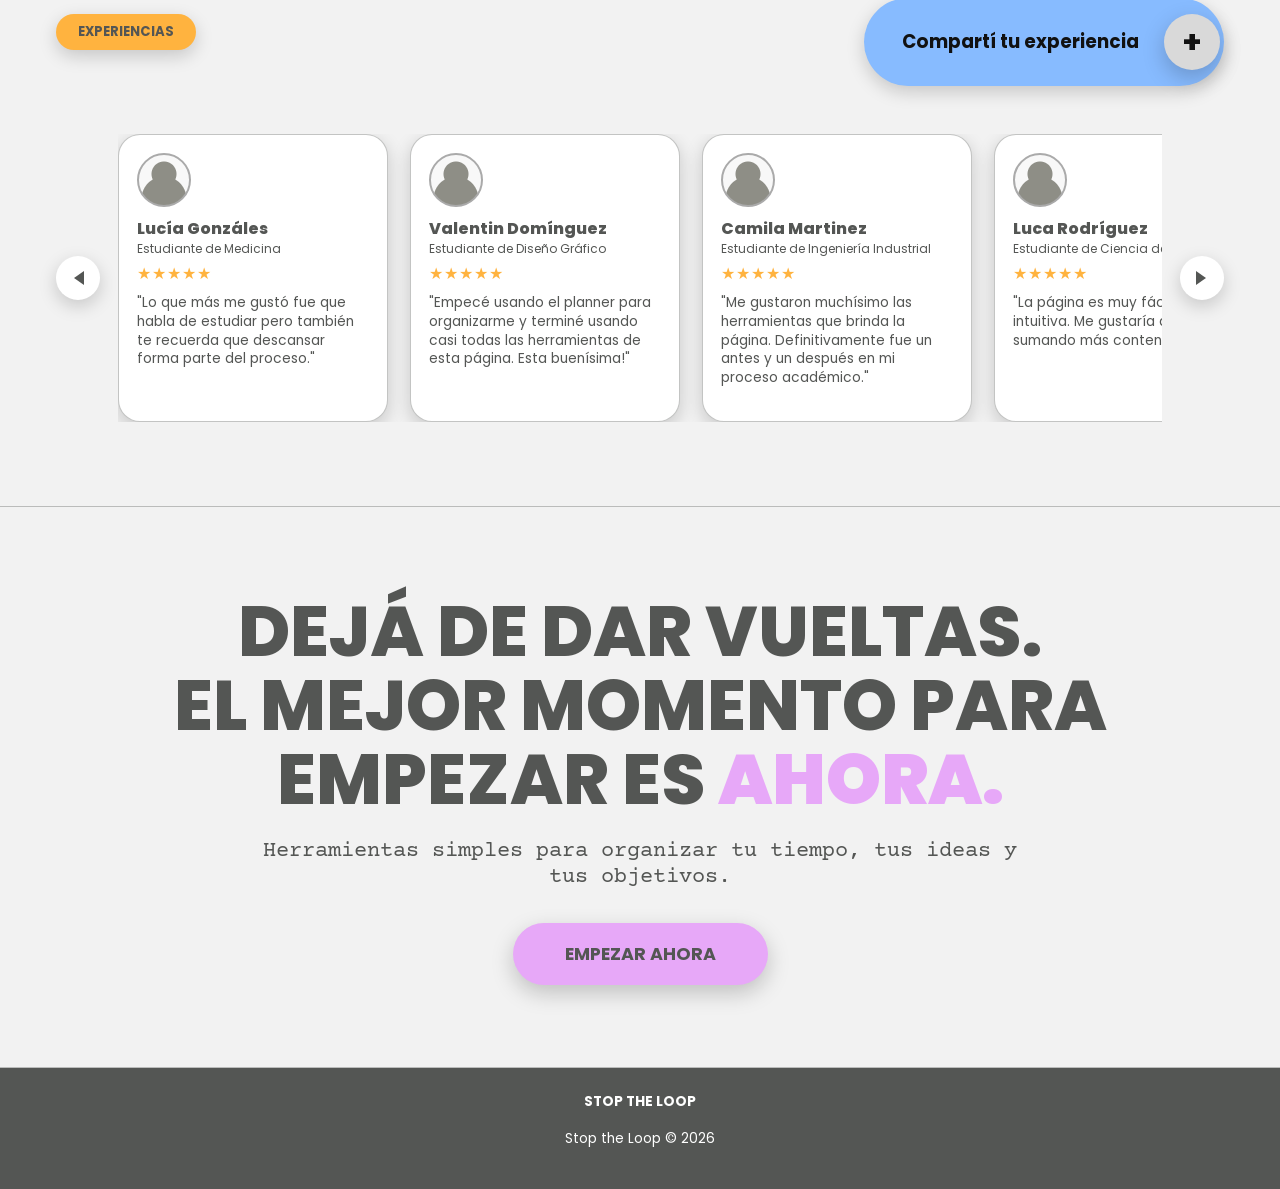
==== commit 0f2dc4ba: "Agregue para compartir tu experiencia y un mini carousel de reseñas" ====
--- a/stoptheloop/stoptheloop.html
+++ b/stoptheloop/stoptheloop.html
@@ -94,16 +94,18 @@
 
     <!--Sección de Experiencias-->
     <section class="seccion-experiencias seccion-con-borde">
-    <div class="section-top">
-      <span class="etiqueta">EXPERIENCIAS</span>
-      <a href="#compartir" class="boton-compartir">
-        Compartí tu experiencia
-        <span>+</span>
-      </a>
-    </div>
-    <div class="grilla-resenas">
-      <article class="tarjeta-resena">
-        <div class="avatar"></div>
+      <div class="section-top">
+        <span class="etiqueta">EXPERIENCIAS</span>
+        <button type="button" id="btn-compartir" class="boton-compartir">
+          Compartí tu experiencia
+          <span>+</span>
+        </button>
+      </div>
+      <div class="carrusel-resenas">
+        <button type="button" class="flecha flecha-izq" id="flecha-izq" aria-label="Ver reseña anterior"></button>
+        <div class="grilla-resenas" id="grilla-resenas">
+            <article class="tarjeta-resena">
+            <div class="avatar"></div>
         <div>
           <h3>Lucía Gonzáles</h3>
           <p class="rol">Estudiante de Medicina</p>
@@ -140,6 +142,48 @@
         </div>
       </article>
 
+    <article class="tarjeta-resena">
+        <div class="avatar"></div>
+        <div>
+          <h3>Sofía Ramírez</h3>
+          <p class="rol">Estudiante de Psicología</p>
+          <p class="estrellas">★★★★★</p>
+          <p>"El planificador de exámenes me salvó este cuatrimestre. Súper recomendable para organizar los tiempos de estudio."</p>
+        </div>
+      </article>
+
+      <article class="tarjeta-resena">
+        <div class="avatar"></div>
+        <div>
+          <h3>Tomás Ibáñez</h3>
+          <p class="rol">Estudiante de Arquitectura</p>
+          <p class="estrellas">★★★★</p>
+          <p>"Buenísima la sección de bienestar, me ayudó a bajar un poco la ansiedad antes de los parciales."</p>
+        </div>
+      </article>
+
+      <article class="tarjeta-resena">
+        <div class="avatar"></div>
+        <div>
+          <h3>Martina Suárez</h3>
+          <p class="rol">Estudiante de Derecho</p>
+          <p class="estrellas">★★★★★</p>
+          <p>"Me encantó poder compartir mi experiencia y ver la de otros estudiantes. Se siente una comunidad real."</p>
+        </div>
+      </article>
+
+      <article class="tarjeta-resena">
+        <div class="avatar"></div>
+        <div>
+          <h3>Bruno Fernández</h3>
+          <p class="rol">Estudiante de Ingeniería en Sistemas</p>
+          <p class="estrellas">★★★★★</p>
+          <p>"Muy simple de usar y con herramientas que de verdad ayudan a romper la procrastinación."</p>
+        </div>
+      </article>
+
+      </div>
+      <button type="button" class="flecha flecha-der" id="flecha-der" aria-label="Ver reseña siguiente"></button>
     </div>
     </section>
 
@@ -164,6 +208,38 @@
     <p>Stop the Loop © 2026</p>
   </footer>
 
+  <!--Modal para compartir experiencia-->
+  <div class="modal-overlay" id="modal-overlay">
+    <div class="modal-resena" role="dialog" aria-modal="true" aria-labelledby="modal-titulo">
+      <button type="button" class="modal-cerrar" id="modal-cerrar" aria-label="Cerrar">&times;</button>
+      <h3 id="modal-titulo">Compartí tu experiencia</h3>
+      <form id="form-resena">
+        <label for="input-nombre">Nombre</label>
+        <input type="text" id="input-nombre" placeholder="¿Cómo te llamás?" required>
+
+        <label for="input-rol">¿Qué estudiás?</label>
+        <input type="text" id="input-rol" placeholder="Ej: Estudiante de Medicina" required>
+
+        <label>Puntaje</label>
+        <div class="selector-estrellas" id="selector-estrellas">
+          <span data-valor="1">★</span>
+          <span data-valor="2">★</span>
+          <span data-valor="3">★</span>
+          <span data-valor="4">★</span>
+          <span data-valor="5">★</span>
+        </div>
+        <input type="hidden" id="input-estrellas" value="0">
+
+        <label for="input-comentario">Tu comentario</label>
+        <textarea id="input-comentario" rows="4" placeholder="Contanos tu experiencia con Stop the Loop" required></textarea>
+
+        <p id="modal-error" class="modal-error"></p>
+
+        <button type="submit" class="btn btn-large">Enviar</button>
+      </form>
+    </div>
+  </div>
+
   <script src="https://cdn.jsdelivr.net/npm/bootstrap@5.3.3/dist/js/bootstrap.bundle.min.js"></script>
   <script src="stoptheloop.js"></script>
 </body>
--- a/stoptheloop/stoptheloop.css
+++ b/stoptheloop/stoptheloop.css
@@ -418,6 +418,10 @@
 .boton-compartir {
   min-width: 360px;
   background-color: #87BBFF;
+  border: none;
+  cursor: pointer;
+  color: var(--negro);
+  text-align: left;
   border-radius: 999px;
   padding: 16px 22px 16px 38px;
   display: flex;
@@ -426,6 +430,12 @@
   font-weight: 700;
   font-size: 1.15rem;
   box-shadow: var(--sombra-suave);
+  transition: transform 0.2s ease, box-shadow 0.2s ease;
+}
+
+.boton-compartir:hover {
+  transform: translateY(-3px);
+  box-shadow: var(--sombra-fuerte);
 }
 
 .boton-compartir span {
@@ -440,15 +450,72 @@
   box-shadow: var(--sombra-fuerte);
 }
 
-.grilla-resenas {
+.carrusel-resenas {
   max-width: 1280px;
   margin: 0 auto;
-  display: grid;
-  grid-template-columns: repeat(4, 1fr);
+  display: flex;
+  align-items: center;
+  gap: 18px;
+}
+
+.flecha {
+  flex: 0 0 auto;
+  width: 44px;
+  height: 44px;
+  border: none;
+  border-radius: 50%;
+  background-color: var(--blanco);
+  box-shadow: var(--sombra-suave);
+  cursor: pointer;
+  position: relative;
+  transition: transform 0.2s ease, box-shadow 0.2s ease;
+}
+
+.flecha:hover {
+  transform: translateY(-2px);
+  box-shadow: var(--sombra-fuerte);
+}
+
+.flecha::before {
+  content: '';
+  position: absolute;
+  top: 50%;
+  left: 50%;
+  width: 0;
+  height: 0;
+  border-top: 7px solid transparent;
+  border-bottom: 7px solid transparent;
+}
+
+.flecha-izq::before {
+  border-right: 10px solid var(--gris-oscuro);
+  transform: translate(-40%, -50%);
+}
+
+.flecha-der::before {
+  border-left: 10px solid var(--gris-oscuro);
+  transform: translate(-60%, -50%);
+}
+
+.grilla-resenas {
+  flex: 1;
+  min-width: 0;
+  display: flex;
   gap: 22px;
+  overflow-x: auto;
+  scroll-snap-type: x mandatory;
+  scroll-behavior: smooth;
+  scrollbar-width: none;
+}
+
+.grilla-resenas::-webkit-scrollbar {
+  display: none;
 }
 
 .tarjeta-resena {
+flex: 0 0 270px;
+width: 270px;
+scroll-snap-align: start;
 background-color: var(--blanco);
 border: var(--borde-suave);
 border-radius: 22px;
@@ -536,4 +603,125 @@
   display: flex;
   justify-content: center;
   margin-bottom: 16px;
+}
+
+/* ── MODAL: COMPARTIR EXPERIENCIA ────────────── */
+.modal-overlay {
+  display: none;
+  position: fixed;
+  inset: 0;
+  z-index: 200;
+  padding: 24px;
+  align-items: center;
+  justify-content: center;
+  background-color: #111111ac;
+}
+
+.modal-overlay.activo {
+  display: flex;
+}
+
+.modal-resena {
+  position: relative;
+  width: 100%;
+  max-width: 460px;
+  max-height: 90vh;
+  overflow-y: auto;
+  background-color: var(--blanco);
+  border-radius: 26px;
+  padding: 42px 34px 32px;
+  box-shadow: var(--sombra-fuerte);
+}
+
+.modal-resena h3 {
+  font-size: 1.5rem;
+  font-weight: 800;
+  color: var(--negro);
+  margin-bottom: 22px;
+}
+
+.modal-cerrar {
+  position: absolute;
+  top: 16px;
+  right: 16px;
+  width: 34px;
+  height: 34px;
+  border: none;
+  border-radius: 50%;
+  background-color: var(--fondo);
+  color: var(--gris-oscuro);
+  font-size: 1.3rem;
+  line-height: 1;
+  cursor: pointer;
+  transition: background-color 0.2s ease;
+}
+
+.modal-cerrar:hover {
+  background-color: var(--gris-claro);
+}
+
+#form-resena {
+  display: flex;
+  flex-direction: column;
+}
+
+#form-resena label {
+  font-size: 0.85rem;
+  font-weight: 700;
+  margin-top: 12px;
+  margin-bottom: 6px;
+  color: var(--gris-oscuro);
+}
+
+#form-resena input[type="text"],
+#form-resena textarea {
+  font-family: 'Poppins', sans-serif;
+  font-size: 0.95rem;
+  padding: 12px 16px;
+  border: var(--borde-suave);
+  border-radius: 14px;
+  background-color: var(--fondo);
+  color: var(--negro);
+  resize: vertical;
+}
+
+#form-resena input[type="text"]:focus,
+#form-resena textarea:focus {
+  outline: 2px solid var(--lila);
+}
+
+.selector-estrellas {
+  display: flex;
+  gap: 6px;
+  font-size: 1.9rem;
+  line-height: 1;
+  color: var(--gris-claro);
+}
+
+.selector-estrellas span {
+  cursor: pointer;
+  transition: color 0.15s ease, transform 0.15s ease;
+}
+
+.selector-estrellas span:hover {
+  transform: scale(1.12);
+}
+
+.selector-estrellas span.activa {
+  color: var(--amarillo);
+}
+
+.modal-error {
+  min-height: 18px;
+  font-size: 0.8rem;
+  font-weight: 700;
+  color: #d1435b;
+  margin: 8px 0 0;
+}
+
+#form-resena .btn-large {
+  align-self: flex-start;
+  margin-top: 20px;
+  padding: 14px 40px;
+  font-size: 1rem;
 }
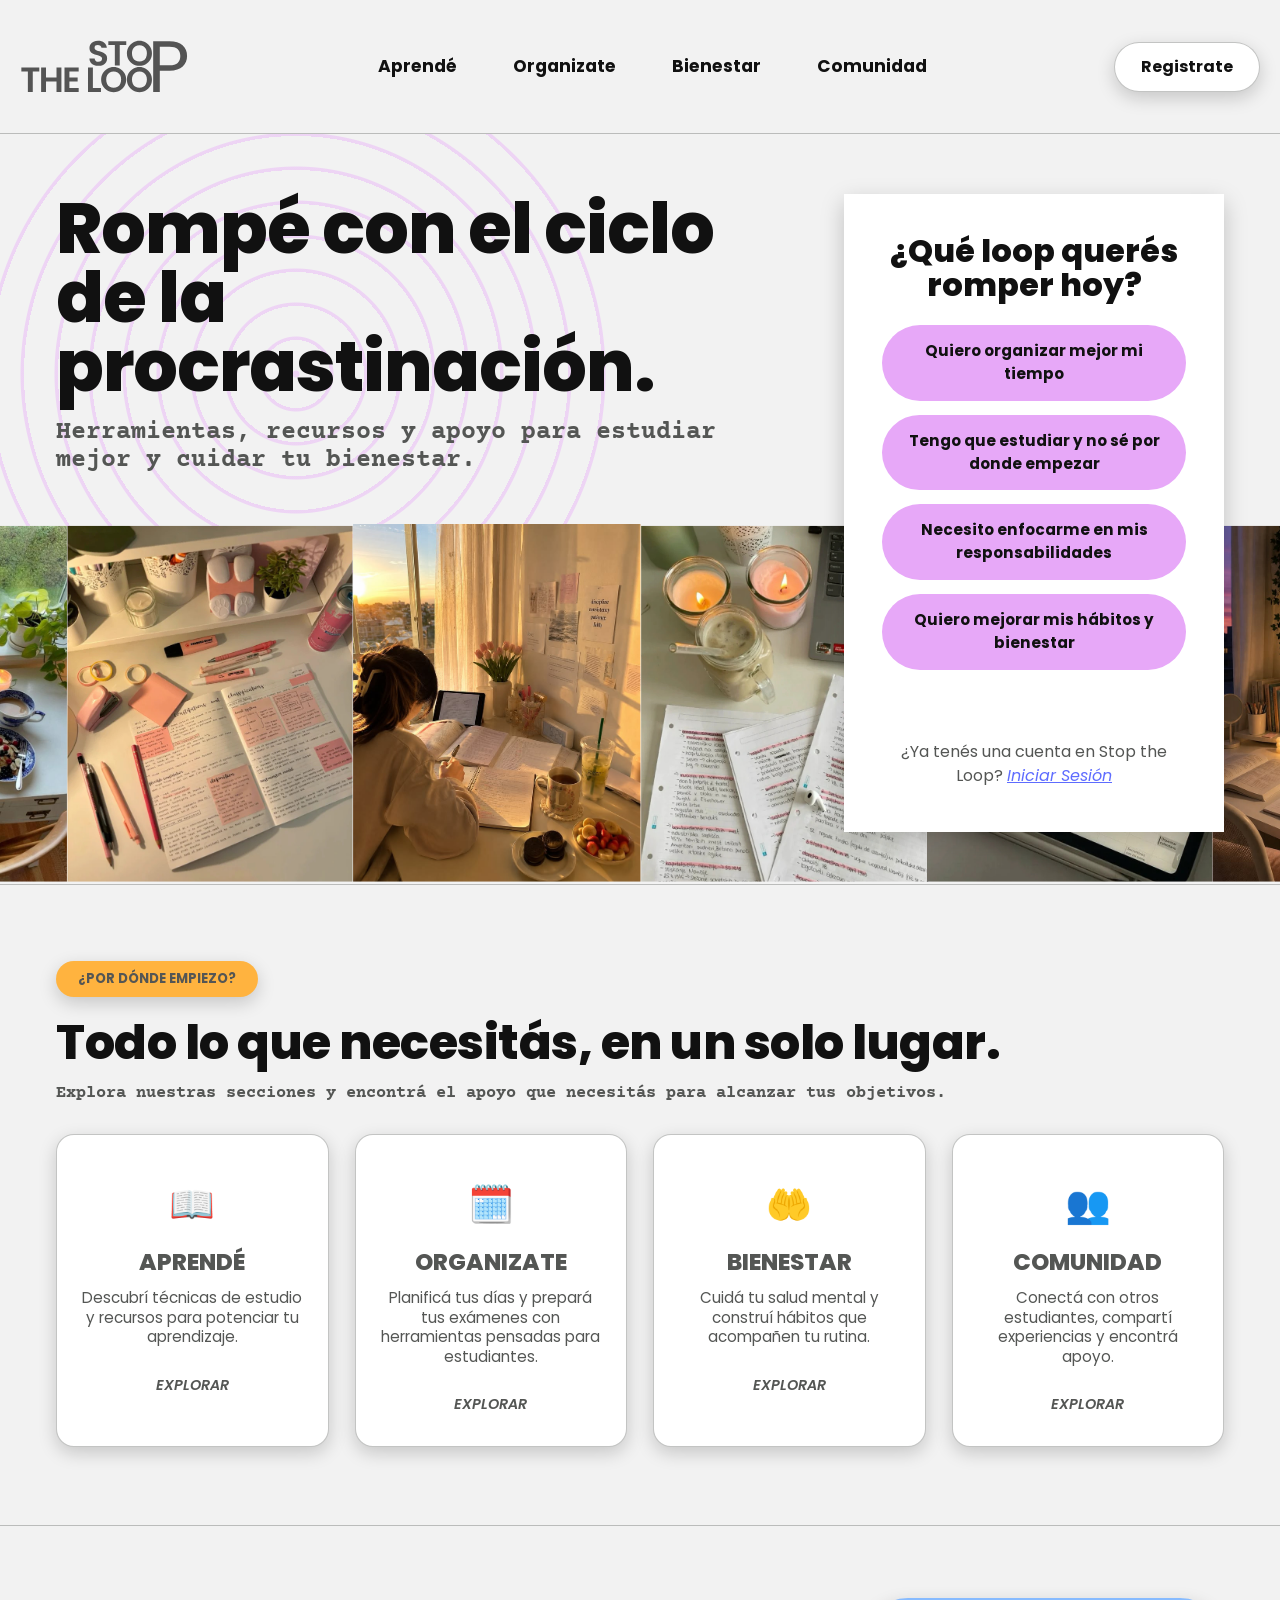
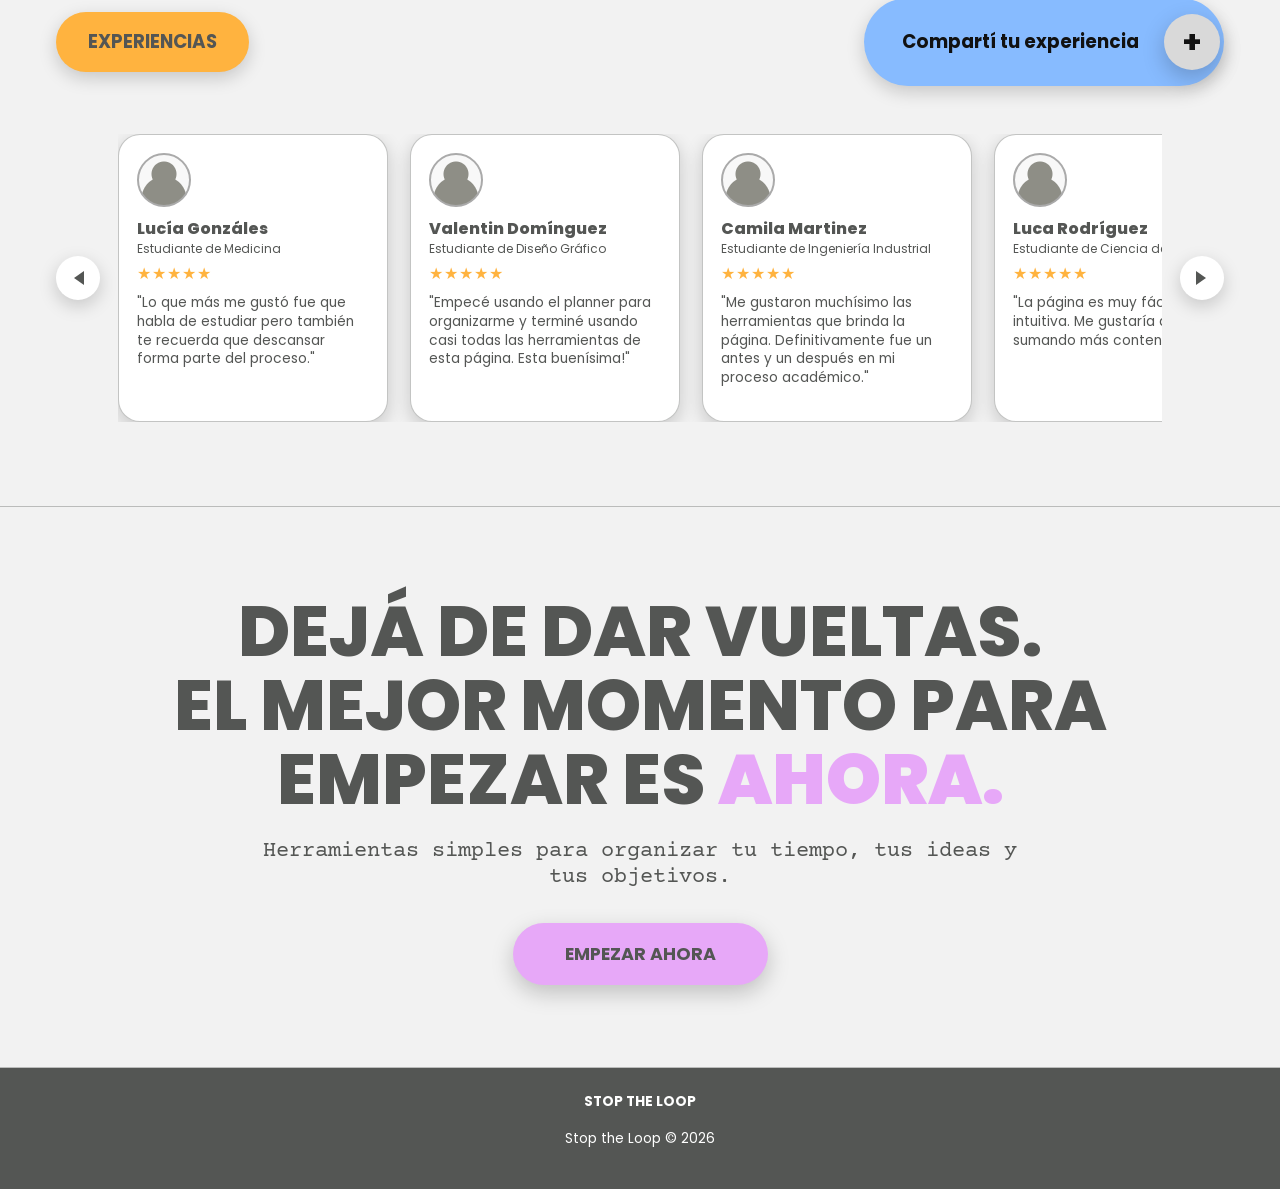
==== commit 41960058: "Cambie las etiqeutas de experiencias" ====
--- a/stoptheloop/stoptheloop.html
+++ b/stoptheloop/stoptheloop.html
@@ -55,7 +55,7 @@
       </section>
 
     <!--Sección de categorias-->
-    <section class="seccion-categorias seccion-con-borde">
+    <section class="seccion-categorias seccion-con-borde" id="seccion-categorias">
       <span class="etiqueta">¿POR DÓNDE EMPIEZO?</span>
       <div class="section-heading">
         <div>
@@ -95,7 +95,7 @@
     <!--Sección de Experiencias-->
     <section class="seccion-experiencias seccion-con-borde">
       <div class="section-top">
-        <span class="etiqueta">EXPERIENCIAS</span>
+        <span class="etiqueta etiqueta-experiencias">EXPERIENCIAS</span>
         <button type="button" id="btn-compartir" class="boton-compartir">
           Compartí tu experiencia
           <span>+</span>
@@ -195,7 +195,7 @@
         EL MEJOR MOMENTO PARA EMPEZAR ES <strong>AHORA.</strong>
       </h2>
       <p>Herramientas simples para organizar tu tiempo, tus ideas y tus objetivos.</p>
-      <a href="#organizate" class="btn btn-large">EMPEZAR AHORA</a>
+      <a href="#seccion-categorias" class="btn btn-large">EMPEZAR AHORA</a>
     </section>
   </main>
 
--- a/stoptheloop/stoptheloop.css
+++ b/stoptheloop/stoptheloop.css
@@ -413,6 +413,12 @@
   display: flex;
   justify-content: space-between;
   align-items: center;
+}
+
+.etiqueta-experiencias {
+  padding: 16px 32px;
+  font-size: 1.15rem;
+  margin-bottom: 0;
 }
 
 .boton-compartir {
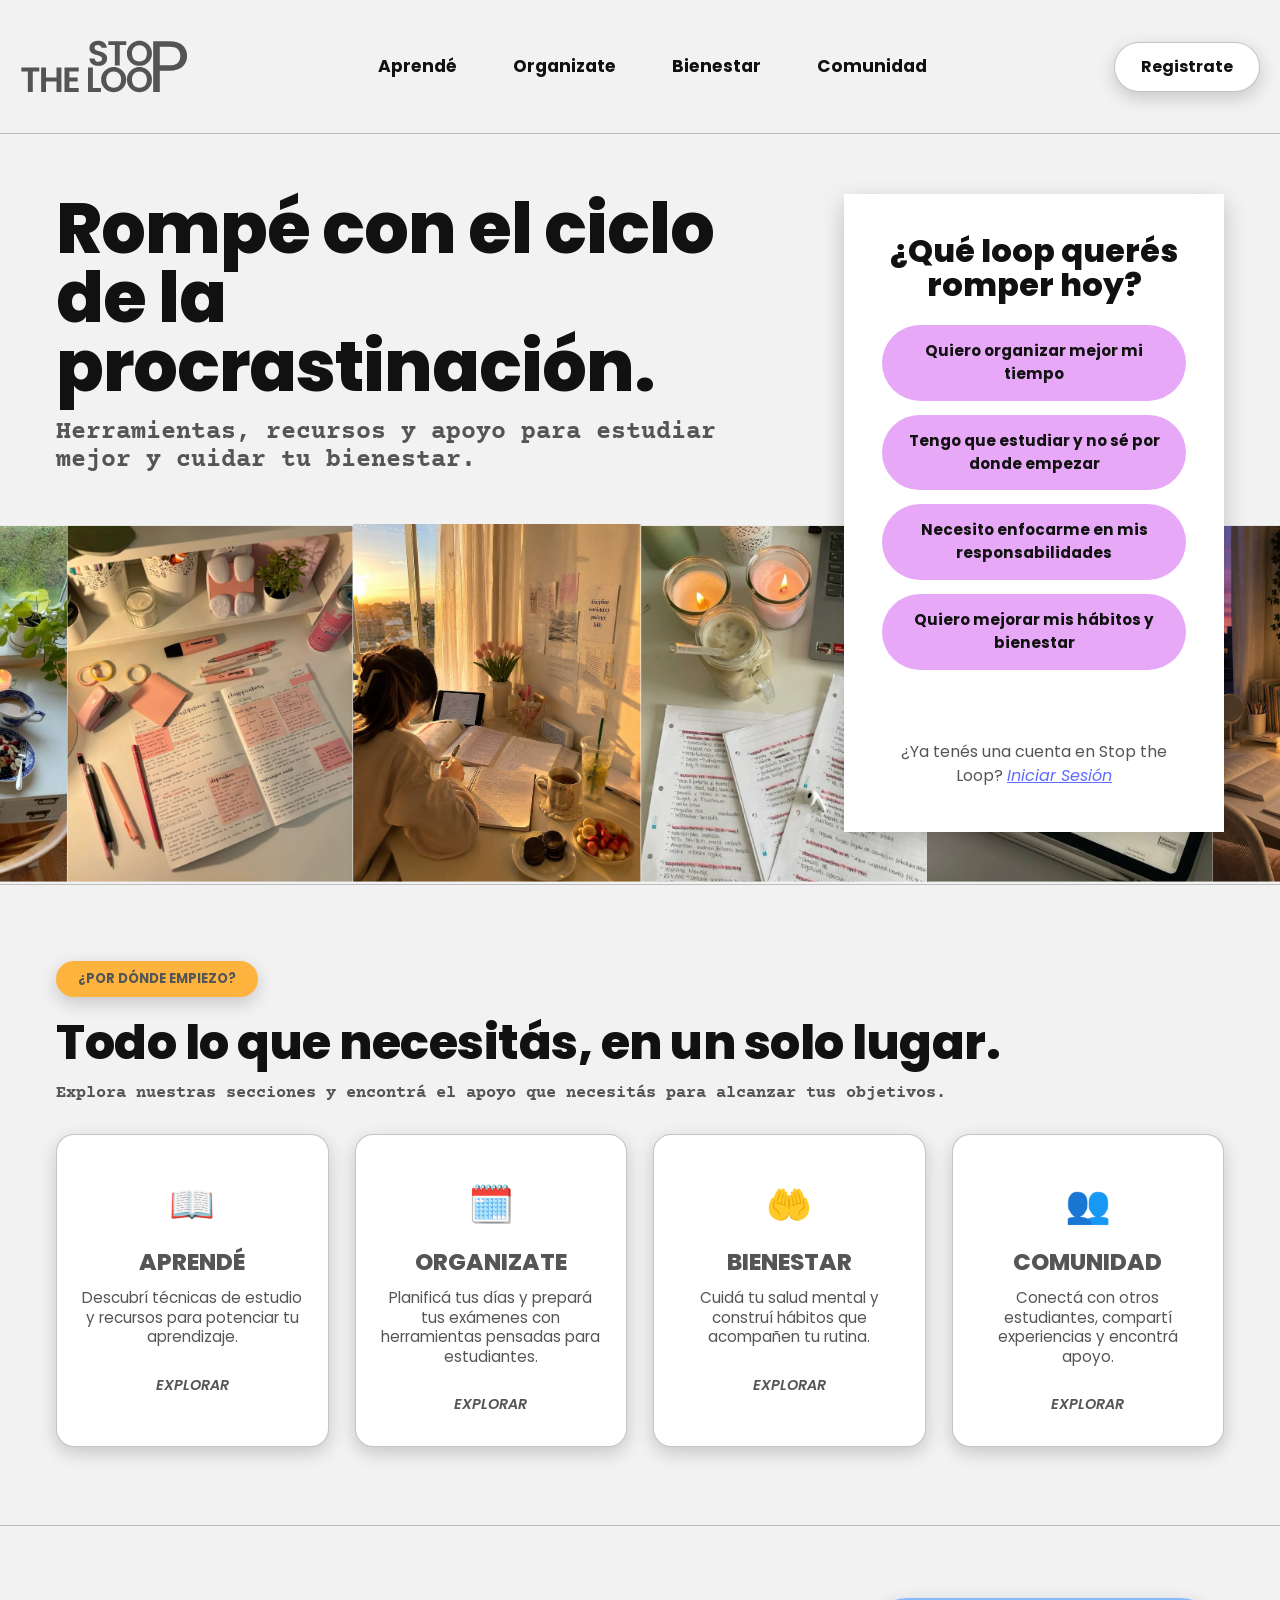
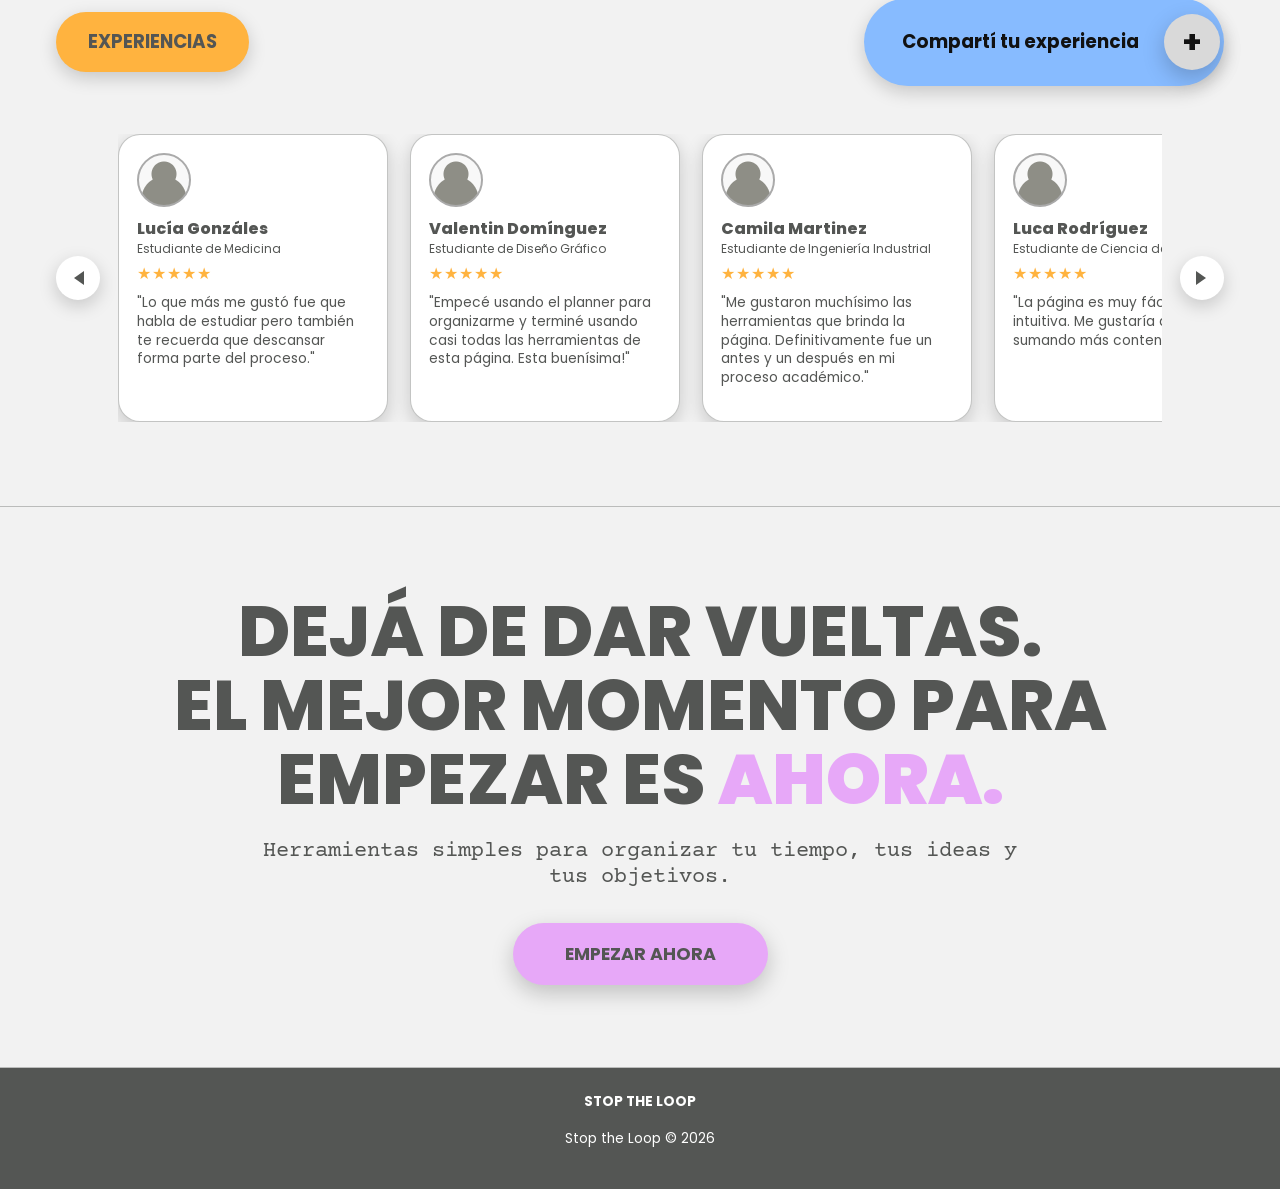
==== commit 6881874f: "Agregue funcionalidad a los botones del principio" ====
--- a/stoptheloop/stoptheloop.html
+++ b/stoptheloop/stoptheloop.html
@@ -32,7 +32,6 @@
         <div class="contenido-principal">
           
           <div class="texto-principal">
-            <div class="fondo-loop" aria-hidden="true"></div>
             <h1>Rompé con el ciclo de la procrastinación.</h1>
             <p>Herramientas, recursos y apoyo para estudiar mejor y cuidar tu bienestar.</p>
           </div>
--- a/stoptheloop/stoptheloop.css
+++ b/stoptheloop/stoptheloop.css
@@ -199,26 +199,6 @@
   position: relative;
   z-index: 1;
   overflow: visible;
-}
-
-.fondo-loop {
-  position: absolute;
-  top: -140px;
-  left: -80px;
-  width: 640px;
-  height: 640px;
-  z-index: -1;
-  pointer-events: none;
-
-  border-radius: 50%;
-  background: repeating-radial-gradient(
-    circle,
-    var(--lila) 0px,
-    var(--lila) 3px,
-    transparent 4px,
-    transparent 34px
-  );
-  opacity: 0.4;
 }
 
 .section-heading {
